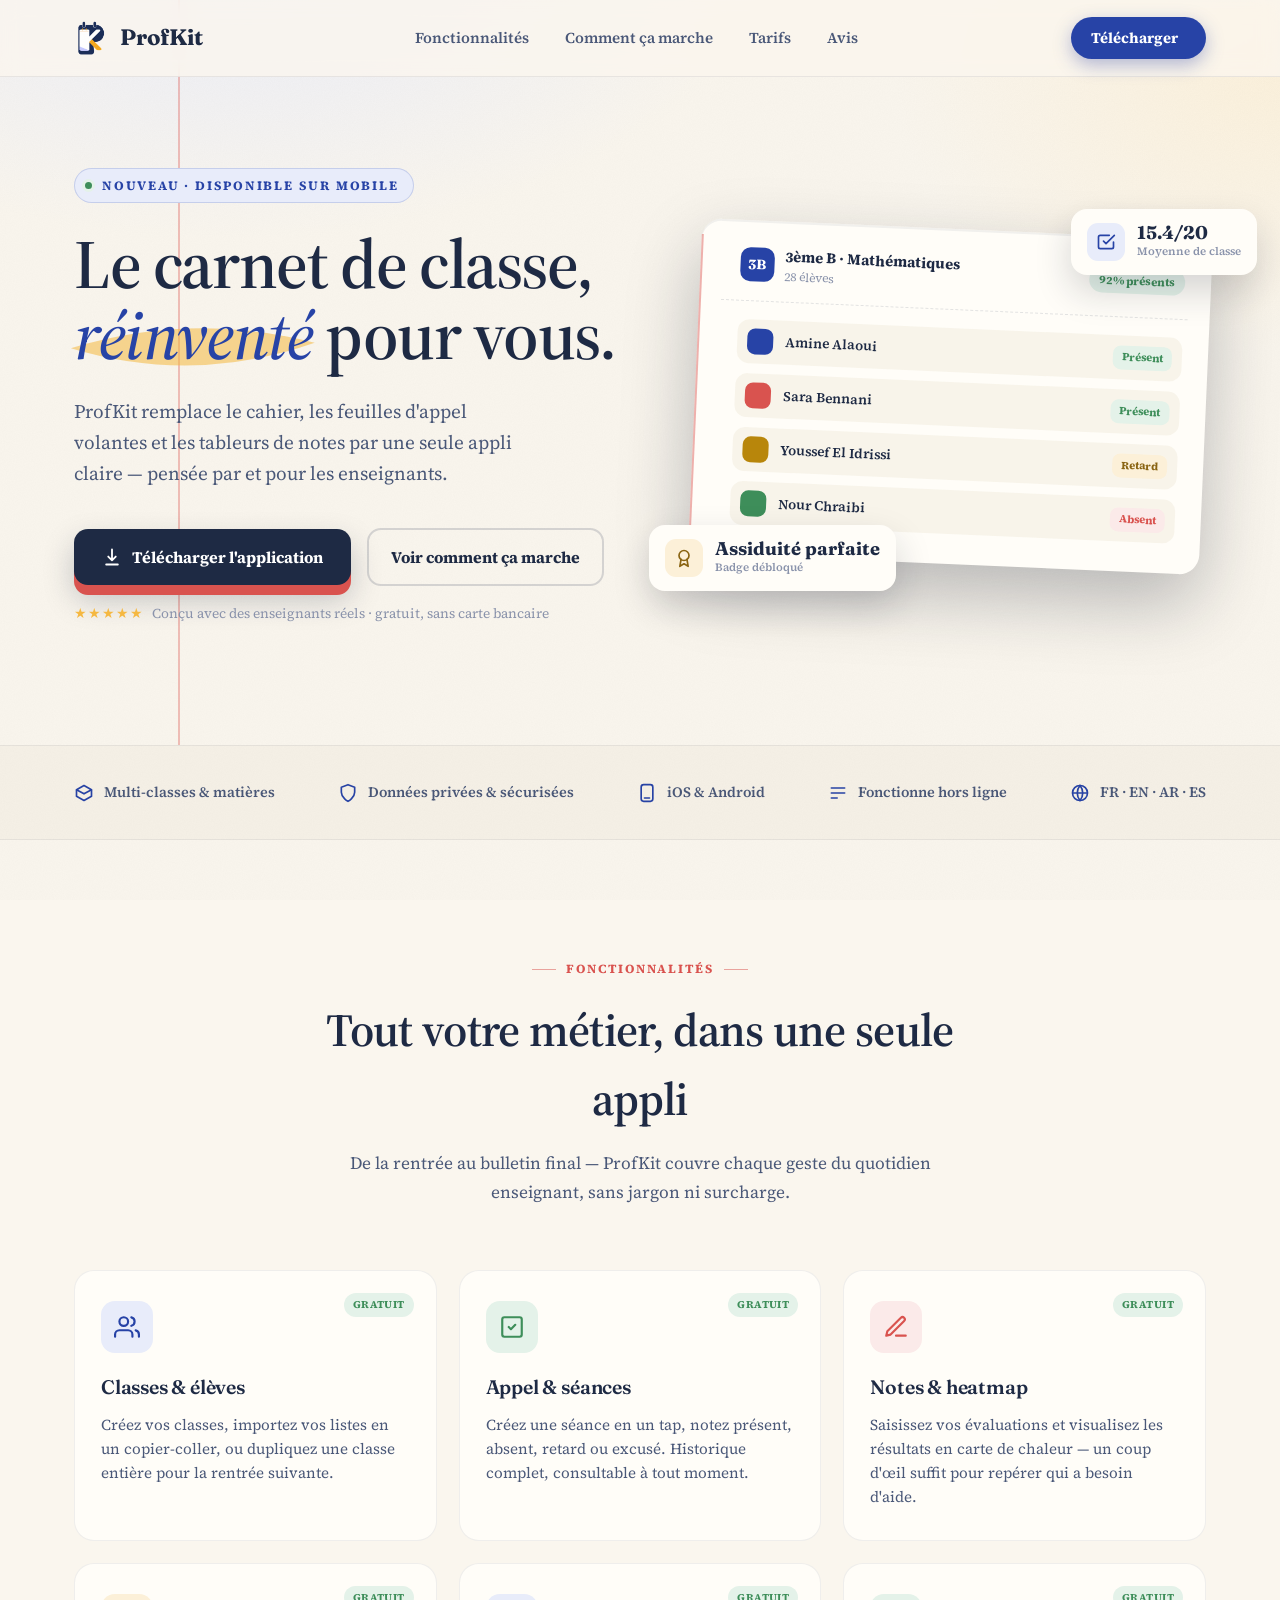
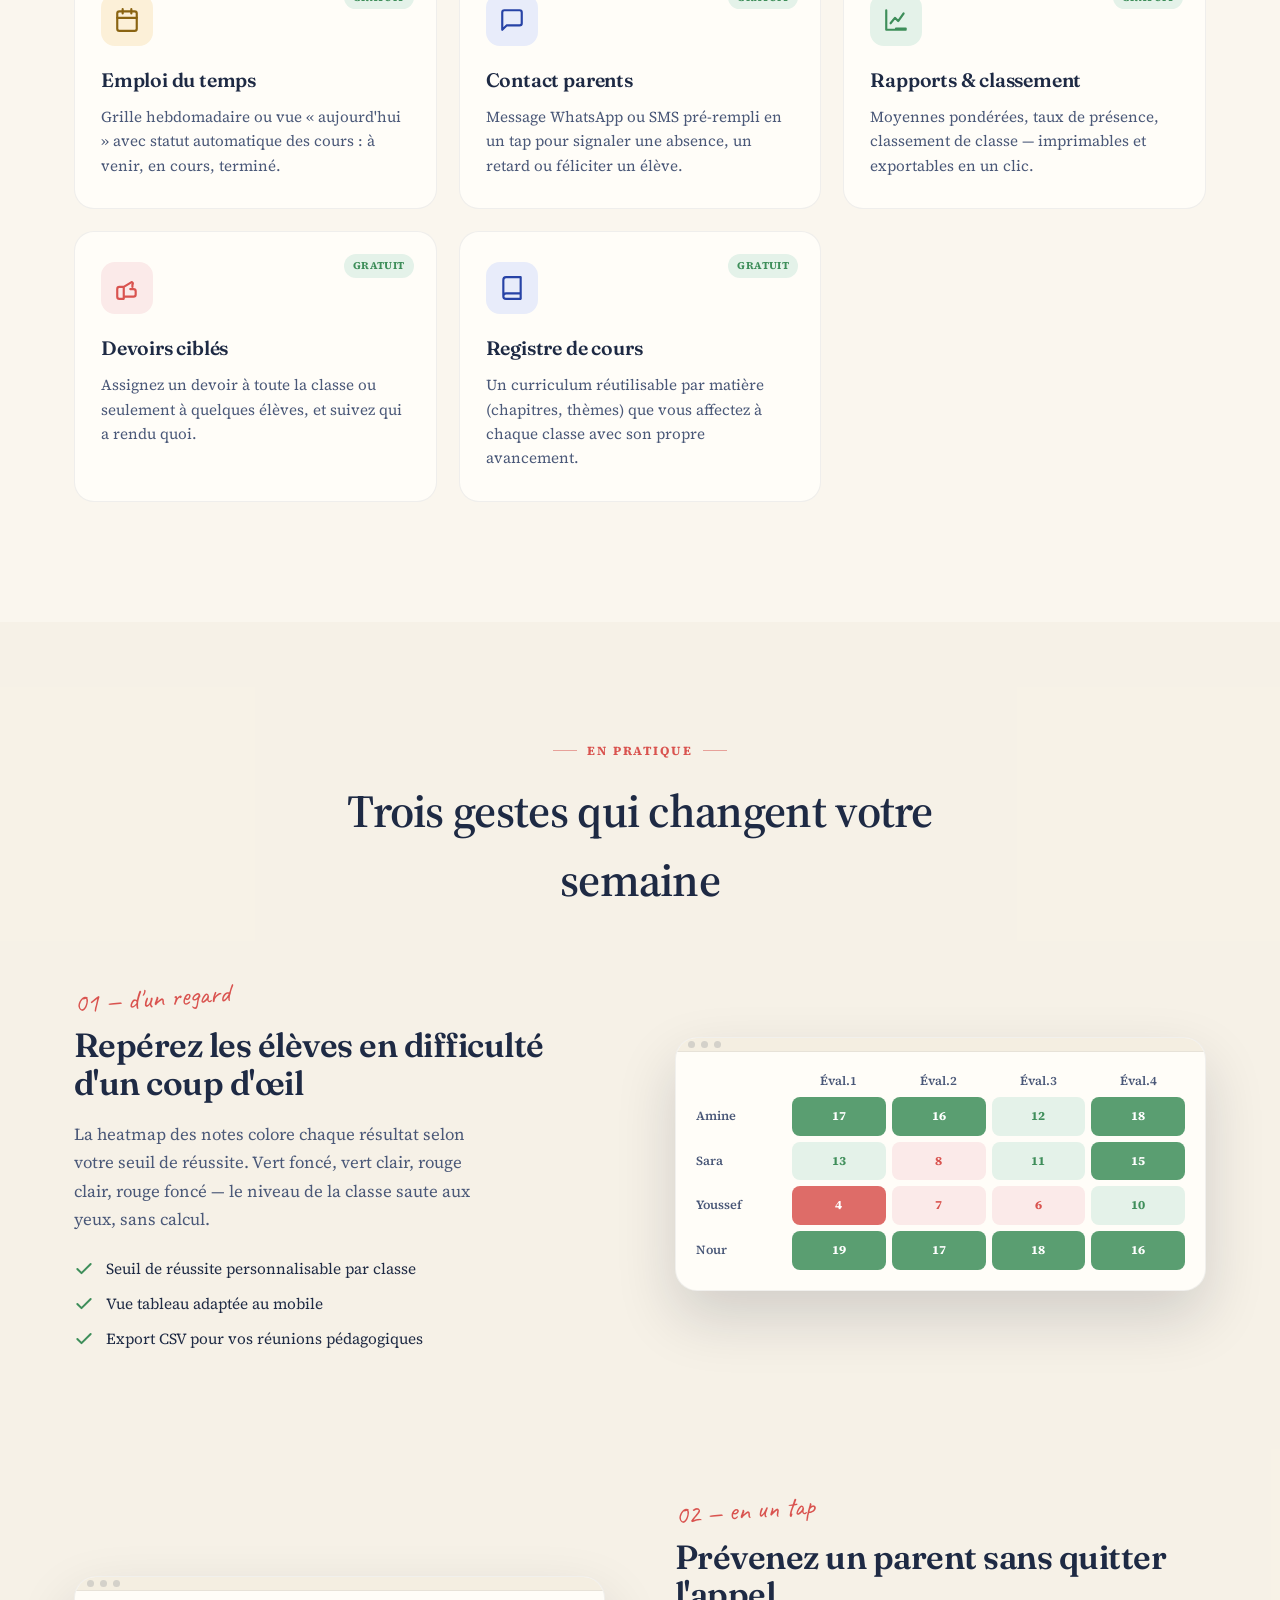
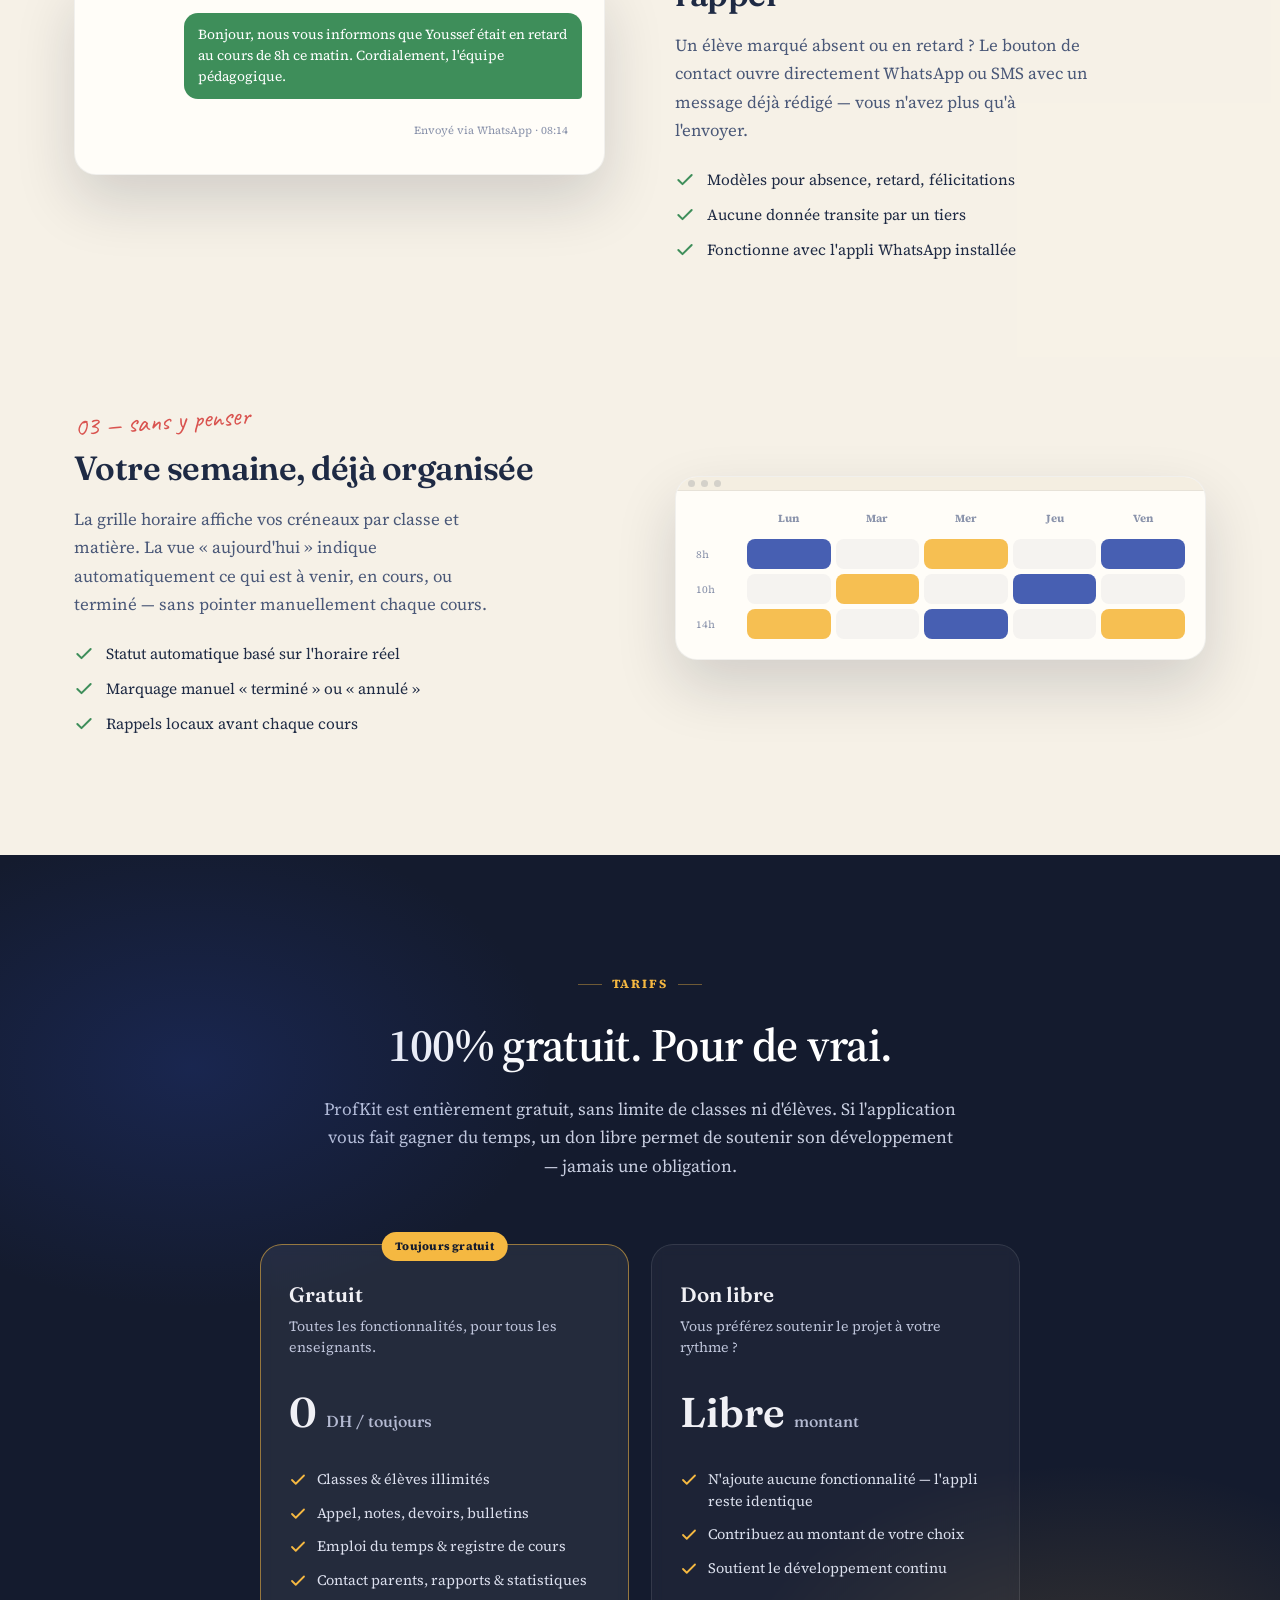
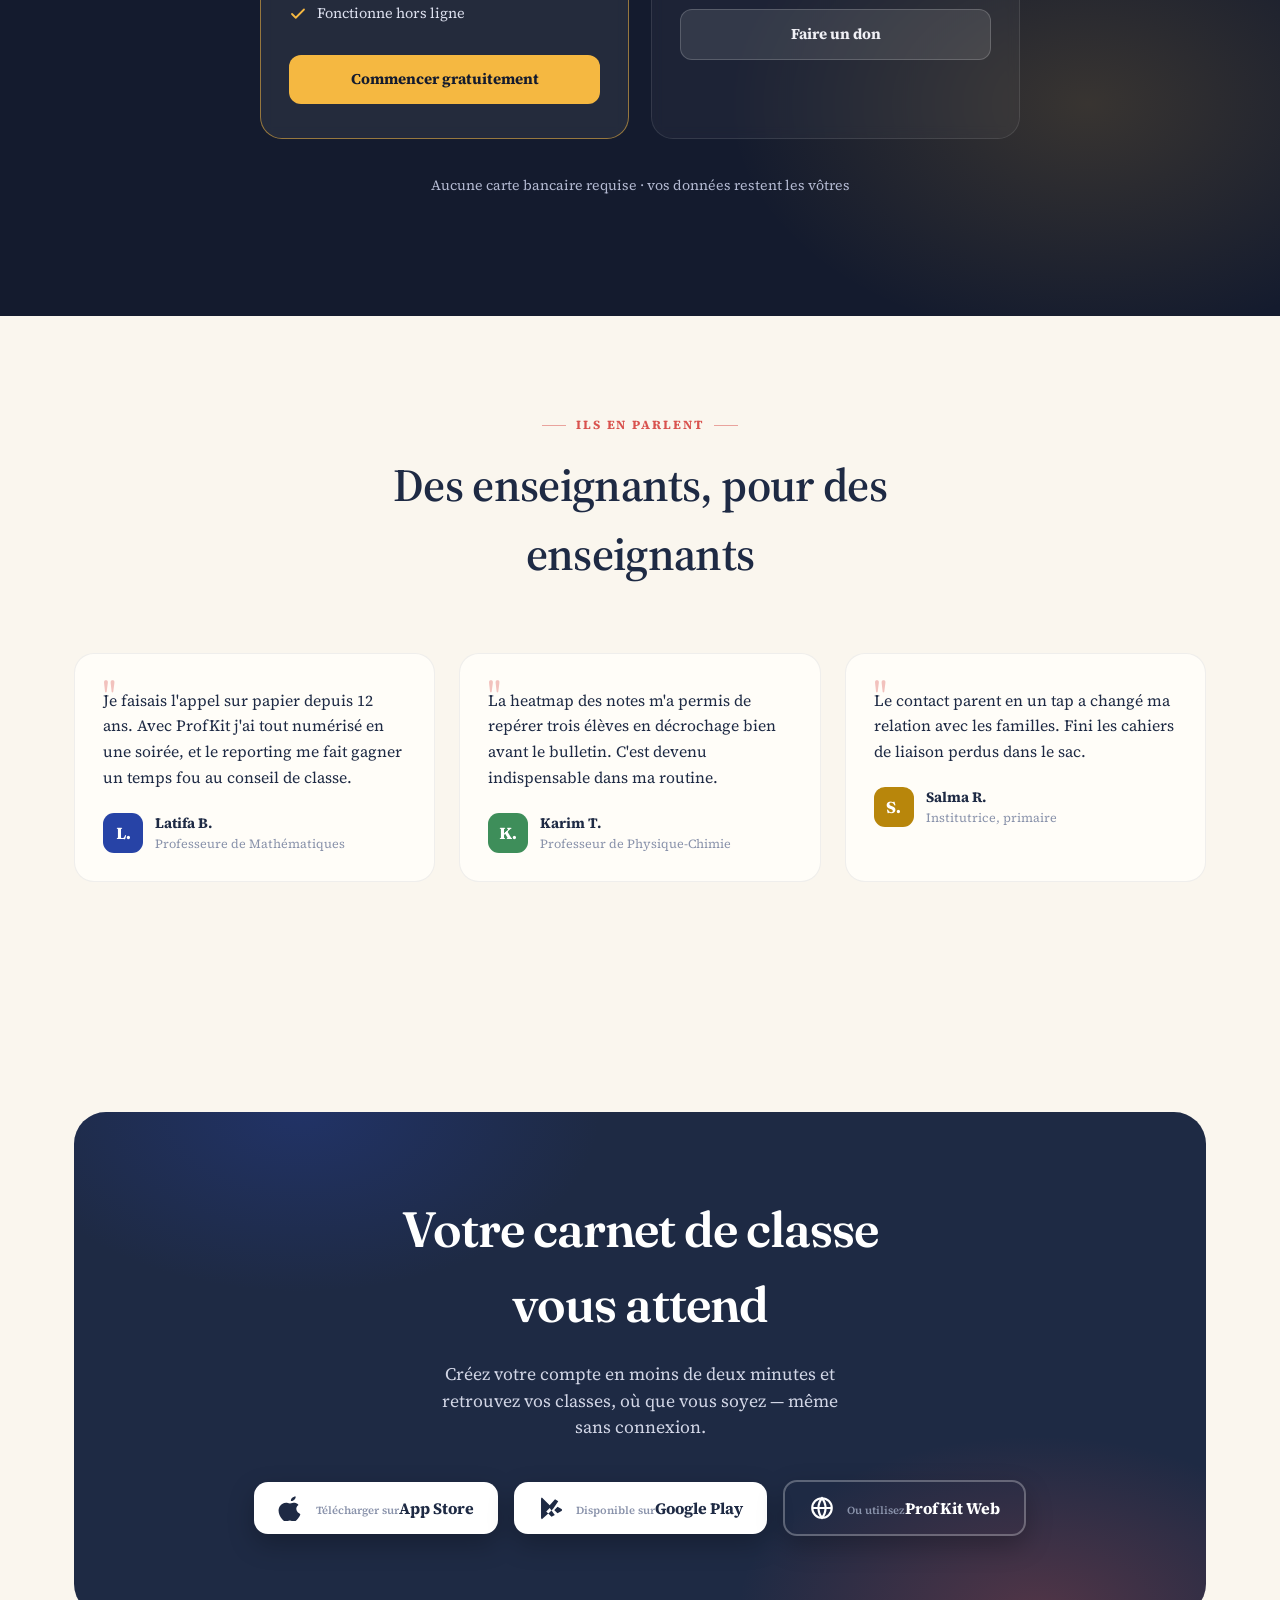
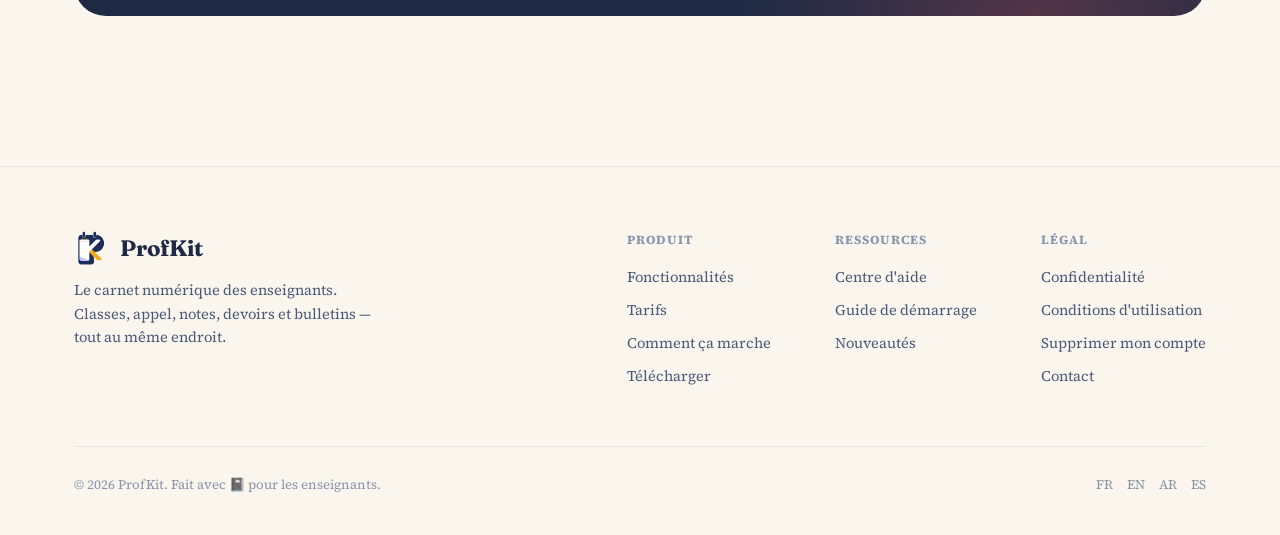
==== index.html @ b6664e84 "Site public : presentation et suppression de compte en 4 langues" ====
<!doctype html>
<html lang="fr" dir="ltr">
<head>
<meta charset="UTF-8" />
<meta name="viewport" content="width=device-width, initial-scale=1, viewport-fit=cover" />
<title>ProfKit — Le carnet numérique de l'enseignant</title>
<meta name="description" content="ProfKit : classes, appel, notes, devoirs, emploi du temps et bulletins — le carnet de l'enseignant, réinventé. 100% gratuit, don libre possible." />
<link rel="icon" href="[data-uri]" />

<link rel="preconnect" href="https://fonts.googleapis.com">
<link rel="preconnect" href="https://fonts.gstatic.com" crossorigin>
<link href="https://fonts.googleapis.com/css2?family=Fraunces:ital,opsz,wght@0,9..144,400;0,9..144,500;0,9..144,600;0,9..144,700;1,9..144,500&family=Caveat:wght@600;700&family=Source+Serif+4:ital,opsz,wght@0,8..60,400;0,8..60,500;0,8..60,600;1,8..60,500&display=swap" rel="stylesheet">

<style>
:root{
  --paper: 250 246 238;
  --paper-soft: 244 238 225;
  --paper-card: 255 253 248;
  --ink: 30 42 68;
  --ink-soft: 74 88 120;
  --ink-faint: 138 147 171;
  --pen: 39 67 166;
  --pen-deep: 29 51 128;
  --pen-wash: 232 236 250;
  --margin: 217 83 79;
  --margin-wash: 251 234 233;
  --highlight: 245 184 65;
  --highlight-wash: 252 240 216;
  --leaf: 62 142 90;
  --leaf-wash: 228 242 233;
  --navy: 20 27 46;
  --navy-soft: 30 40 66;
}
*,*::before,*::after{box-sizing:border-box;margin:0;padding:0}
html{scroll-behavior:smooth}
body{
  background: rgb(var(--paper));
  color: rgb(var(--ink));
  font-family:'Source Serif 4', Georgia, serif;
  line-height:1.5;
  -webkit-font-smoothing:antialiased;
  overflow-x:hidden;
}
img{max-width:100%;display:block}
a{color:inherit;text-decoration:none}
.display{font-family:'Fraunces', Georgia, serif;}
.hand{font-family:'Caveat', cursive;}

/* paper grain */
body::before{
  content:'';
  position:fixed; inset:0;
  pointer-events:none;
  z-index:1;
  opacity:.5;
  mix-blend-mode:multiply;
  background-image:url("data:image/svg+xml,%3Csvg xmlns='http://www.w3.org/2000/svg' width='180' height='180'%3E%3Cfilter id='n'%3E%3CfeTurbulence type='fractalNoise' baseFrequency='0.9' numOctaves='2' stitchTiles='stitch'/%3E%3CfeColorMatrix type='matrix' values='0 0 0 0 0  0 0 0 0 0  0 0 0 0 0  0 0 0 0.035 0'/%3E%3C/filter%3E%3Crect width='100%25' height='100%25' filter='url(%23n)'/%3E%3C/svg%3E");
}

.wrap{max-width:1180px; margin:0 auto; padding:0 24px}

/* ---------------- Nav ---------------- */
header.nav{
  position:fixed; top:0; left:0; right:0; z-index:100;
  background: rgb(var(--paper) / .82);
  backdrop-filter: blur(10px) saturate(1.4);
  border-bottom:1px solid rgb(var(--ink) / .08);
  transition: box-shadow .3s ease;
}
header.nav.scrolled{ box-shadow: 0 6px 24px rgb(var(--ink) / .06); }
.nav-inner{ display:flex; align-items:center; justify-content:space-between; height:76px; }
.brand{ display:flex; align-items:center; gap:12px; }
.brand img{ height:34px; width:auto; }
.brand-name{ font-family:'Fraunces', serif; font-weight:700; font-size:1.4rem; letter-spacing:-.01em; }
.nav-links{ display:flex; align-items:center; gap:36px; }
.nav-links a{
  font-size:.95rem; font-weight:600; color: rgb(var(--ink-soft));
  position:relative; padding:4px 0;
}
.nav-links a::after{
  content:''; position:absolute; left:0; bottom:-2px; height:2px; width:0;
  background: rgb(var(--margin)); transition: width .25s ease;
}
.nav-links a:hover{ color: rgb(var(--ink)); }
.nav-links a:hover::after{ width:100%; }
.nav-cta{
  display:inline-flex; align-items:center; gap:8px;
  background: rgb(var(--pen)); color:#fff !important;
  padding:10px 20px; border-radius:999px; font-weight:700; font-size:.92rem;
  box-shadow: 0 6px 18px rgb(var(--pen) / .35);
  transition: transform .2s ease, box-shadow .2s ease;
}
.nav-cta:hover{ transform: translateY(-2px); box-shadow: 0 10px 24px rgb(var(--pen) / .42); }
.nav-toggle{ display:none; }

/* ---------------- Hero ---------------- */
.hero{
  position:relative;
  padding:168px 0 120px;
  overflow:hidden;
  background:
    radial-gradient(ellipse 900px 500px at 18% -8%, rgb(var(--pen-wash) / .9), transparent 60%),
    radial-gradient(ellipse 700px 500px at 100% 10%, rgb(var(--highlight-wash) / .8), transparent 55%);
}
.hero .wrap{ position:relative; display:grid; grid-template-columns: 1.05fr .95fr; gap:56px; align-items:center; z-index:2; }
.hero-margin-rule{
  position:absolute; top:0; bottom:0; left:calc((100vw - 1180px)/2 + 128px);
  width:2px; background: rgb(var(--margin) / .35);
  z-index:1;
}
.eyebrow{
  display:inline-flex; align-items:center; gap:10px;
  font-size:.8rem; font-weight:700; letter-spacing:.14em; text-transform:uppercase;
  color: rgb(var(--pen)); background: rgb(var(--pen-wash)); border:1px solid rgb(var(--pen) / .18);
  padding:7px 14px 7px 10px; border-radius:999px; margin-bottom:26px;
}
.eyebrow .dot{ width:7px; height:7px; border-radius:50%; background: rgb(var(--leaf)); box-shadow:0 0 0 3px rgb(var(--leaf-wash)); }
h1.hero-title{
  font-size: clamp(2.6rem, 5.4vw, 4.4rem);
  font-weight:600; line-height:1.02; letter-spacing:-.02em;
  color: rgb(var(--ink));
}
h1.hero-title em{
  font-style:italic; font-weight:500; color: rgb(var(--pen));
  position:relative; display:inline-block;
}
h1.hero-title .stamp-word{ position:relative; display:inline-block; }
h1.hero-title .stamp-word svg{ position:absolute; left:-4%; top:-14%; width:108%; height:135%; z-index:-1; }
.hero-sub{
  margin-top:26px; font-size:1.2rem; color: rgb(var(--ink-soft)); max-width:46ch; line-height:1.6;
}
.hero-actions{ display:flex; flex-wrap:wrap; align-items:center; gap:16px; margin-top:40px; }
.btn{
  display:inline-flex; align-items:center; gap:10px; justify-content:center;
  font-weight:700; font-size:1rem; border-radius:14px; cursor:pointer; border:none;
  font-family:'Source Serif 4', Georgia, serif;
  transition: transform .22s cubic-bezier(.2,.8,.2,1), box-shadow .22s ease, background .22s ease;
}
.btn-primary{
  background: rgb(var(--ink)); color:#fff; padding:16px 28px;
  box-shadow: 0 10px 0 rgb(var(--margin)), 0 14px 30px rgb(var(--ink) / .25);
}
.btn-primary:hover{ transform: translate(0,-3px); box-shadow: 0 13px 0 rgb(var(--margin)), 0 20px 36px rgb(var(--ink) / .3); }
.btn-primary:active{ transform: translate(0,2px); box-shadow: 0 6px 0 rgb(var(--margin)), 0 8px 18px rgb(var(--ink) / .25); }
.btn-ghost{
  background: transparent; color: rgb(var(--ink)); padding:15px 22px;
  border:2px solid rgb(var(--ink) / .16);
}
.btn-ghost:hover{ border-color: rgb(var(--ink) / .4); transform: translateY(-2px); }
.btn svg{ width:20px; height:20px; flex:none; }
.hero-note{ margin-top:18px; font-size:.85rem; color: rgb(var(--ink-faint)); display:flex; align-items:center; gap:8px; }
.stars{ color: rgb(var(--highlight)); letter-spacing:1px; }

/* hero visual: notebook mock */
.hero-visual{ position:relative; perspective:1600px; }
.book-mock{
  position:relative; background: rgb(var(--paper-card));
  border-radius:20px; box-shadow: 0 30px 70px rgb(20 27 46 / .28), 0 2px 0 rgb(var(--ink) / .06) inset;
  transform: rotate(2.5deg);
  padding:22px 22px 26px;
  animation: float 6s ease-in-out infinite;
}
@keyframes float{ 0%,100%{ transform: rotate(2.5deg) translateY(0);} 50%{ transform: rotate(2.5deg) translateY(-10px);} }
.book-mock::before{
  content:''; position:absolute; left:0; top:16px; bottom:16px; width:2px; background: rgb(var(--margin) / .45);
}
.book-topbar{ display:flex; align-items:center; justify-content:space-between; padding:2px 4px 16px 18px; border-bottom:1px dashed rgb(var(--ink)/.12); }
.book-topbar .who{ display:flex; align-items:center; gap:10px; }
.avatar-sm{ width:34px; height:34px; border-radius:10px; background: rgb(var(--pen)); color:#fff; display:flex; align-items:center; justify-content:center; font-family:'Fraunces',serif; font-weight:700; font-size:.85rem; }
.book-topbar .name{ font-weight:700; font-size:.92rem; }
.book-topbar .sub{ font-size:.75rem; color: rgb(var(--ink-faint)); }
.pill{ font-size:.7rem; font-weight:700; background: rgb(var(--leaf-wash)); color: rgb(var(--leaf)); padding:5px 10px; border-radius:999px; }
.book-body{ padding:18px 4px 4px 18px; display:flex; flex-direction:column; gap:10px; }
.roll-row{ display:flex; align-items:center; gap:12px; padding:9px 10px; border-radius:12px; background: rgb(var(--paper-soft) / .6); }
.roll-row .dot-ava{ width:26px; height:26px; border-radius:8px; flex:none; }
.roll-row .rname{ font-size:.85rem; font-weight:600; flex:1; }
.chip{ font-size:.68rem; font-weight:700; padding:4px 9px; border-radius:8px; }
.chip.present{ background: rgb(var(--leaf-wash)); color: rgb(var(--leaf)); }
.chip.late{ background: rgb(var(--highlight-wash)); color:#8a6412; }
.chip.absent{ background: rgb(var(--margin-wash)); color: rgb(var(--margin)); }
.float-card{
  position:absolute; background: rgb(var(--paper-card)); border-radius:16px; padding:14px 16px;
  box-shadow: 0 16px 36px rgb(20 27 46 / .18); display:flex; align-items:center; gap:12px;
}
.float-card.grade{ top:-6%; right:-10%; animation: float 5s ease-in-out infinite; animation-delay:.3s; }
.float-card.badge{ bottom:-8%; left:-9%; animation: float 5.6s ease-in-out infinite; animation-delay:.6s; }
.float-card .ico{ width:38px; height:38px; border-radius:11px; display:flex; align-items:center; justify-content:center; flex:none; }
.float-card.grade .ico{ background: rgb(var(--pen-wash)); color: rgb(var(--pen)); }
.float-card.badge .ico{ background: rgb(var(--highlight-wash)); color:#8a6412; }
.float-card .big{ font-family:'Fraunces',serif; font-weight:700; font-size:1.15rem; line-height:1; }
.float-card .lbl{ font-size:.7rem; color: rgb(var(--ink-faint)); font-weight:600; }

/* ---------------- Logo strip ---------------- */
.strip{ padding:36px 0; border-top:1px solid rgb(var(--ink)/.07); border-bottom:1px solid rgb(var(--ink)/.07); background: rgb(var(--paper-soft)/.5); }
.strip .wrap{ display:flex; align-items:center; justify-content:space-between; gap:28px; flex-wrap:wrap; }
.strip-item{ display:flex; align-items:center; gap:10px; font-size:.9rem; font-weight:600; color: rgb(var(--ink-soft)); white-space:nowrap; }
.strip-item svg{ width:20px; height:20px; color: rgb(var(--pen)); flex:none; }

/* ---------------- Section shell ---------------- */
section{ padding:120px 0; position:relative; }
.section-head{ max-width:640px; margin:0 auto 64px; text-align:center; }
.kicker{
  font-size:.78rem; font-weight:700; letter-spacing:.16em; text-transform:uppercase; color: rgb(var(--margin));
  display:flex; align-items:center; justify-content:center; gap:10px; margin-bottom:16px;
}
.kicker::before,.kicker::after{ content:''; width:24px; height:1px; background: rgb(var(--margin)/.5); }
.section-title{ font-size: clamp(2rem, 3.6vw, 2.9rem); font-weight:600; letter-spacing:-.015em; }
.section-sub{ margin-top:16px; font-size:1.08rem; color: rgb(var(--ink-soft)); line-height:1.65; }

/* ---------------- Features grid ---------------- */
.feat-grid{ display:grid; grid-template-columns:repeat(3,1fr); gap:22px; }
.feat-card{
  background: rgb(var(--paper-card)); border:1px solid rgb(var(--ink)/.07); border-radius:20px; padding:30px 26px;
  position:relative; overflow:hidden;
  opacity:0; transform: translateY(28px);
  transition: transform .5s cubic-bezier(.2,.8,.2,1), box-shadow .3s ease, border-color .3s ease;
}
.feat-card.in{ opacity:1; transform:none; }
.feat-card:hover{ box-shadow: 0 20px 40px rgb(20 27 46 / .1); border-color: rgb(var(--ink)/.14); transform: translateY(-6px); }
.feat-card .fico{
  width:52px; height:52px; border-radius:14px; display:flex; align-items:center; justify-content:center; margin-bottom:20px;
}
.feat-card .fico svg{ width:26px; height:26px; }
.feat-card h3{ font-family:'Fraunces',serif; font-weight:600; font-size:1.22rem; margin-bottom:10px; letter-spacing:-.01em; }
.feat-card p{ color: rgb(var(--ink-soft)); font-size:.95rem; line-height:1.6; }
.feat-card .tag{
  position:absolute; top:22px; right:22px; font-size:.65rem; font-weight:700; letter-spacing:.04em;
  padding:4px 9px; border-radius:999px; text-transform:uppercase;
}
.tag.free{ background: rgb(var(--leaf-wash)); color: rgb(var(--leaf)); }
.tag.pro{ background: rgb(var(--highlight-wash)); color:#8a6412; }

/* icon color variants */
.c-pen{ background: rgb(var(--pen-wash)); color: rgb(var(--pen)); }
.c-margin{ background: rgb(var(--margin-wash)); color: rgb(var(--margin)); }
.c-leaf{ background: rgb(var(--leaf-wash)); color: rgb(var(--leaf)); }
.c-gold{ background: rgb(var(--highlight-wash)); color:#8a6412; }

/* ---------------- Showcase (alternating) ---------------- */
.showcase{ display:flex; flex-direction:column; gap:140px; }
.show-row{ display:grid; grid-template-columns:1fr 1fr; gap:70px; align-items:center; }
.show-row.rev .show-copy{ order:2; }
.show-row.rev .show-visual{ order:1; }
.show-index{ font-family:'Caveat', cursive; font-size:1.7rem; color: rgb(var(--margin)); transform: rotate(-4deg); display:inline-block; margin-bottom:8px; }
.show-copy h3{ font-family:'Fraunces',serif; font-weight:600; font-size:2.1rem; letter-spacing:-.015em; margin-bottom:18px; line-height:1.12; }
.show-copy p{ color: rgb(var(--ink-soft)); font-size:1.05rem; line-height:1.7; margin-bottom:22px; max-width:46ch; }
.show-list{ display:flex; flex-direction:column; gap:12px; }
.show-list li{ display:flex; align-items:flex-start; gap:12px; font-size:.96rem; color: rgb(var(--ink)); }
.show-list li svg{ width:20px; height:20px; flex:none; margin-top:2px; color: rgb(var(--leaf)); }
.show-visual{ position:relative; }
.show-visual .card{
  background: rgb(var(--paper-card)); border-radius:22px; box-shadow: 0 26px 60px rgb(20 27 46 / .16);
  border:1px solid rgb(var(--ink)/.06); overflow:hidden;
}
.mini-bar{ height:14px; background: rgb(var(--paper-soft)); border-bottom:1px solid rgb(var(--ink)/.06); display:flex; align-items:center; gap:6px; padding:0 12px; }
.mini-bar span{ width:7px; height:7px; border-radius:50%; background: rgb(var(--ink)/.15); }

/* heatmap demo */
.heatmap{ padding:20px; display:grid; grid-template-columns: 90px repeat(4,1fr); gap:6px; }
.heatmap .hcell{ border-radius:8px; padding:10px 6px; text-align:center; font-size:.78rem; font-weight:700; }
.heatmap .hname{ font-size:.78rem; font-weight:600; display:flex; align-items:center; color: rgb(var(--ink-soft)); }
.hh1{ background: rgb(var(--leaf) / .85); color:#fff; }
.hh2{ background: rgb(var(--leaf-wash)); color: rgb(var(--leaf)); }
.hh3{ background: rgb(var(--margin-wash)); color: rgb(var(--margin)); }
.hh4{ background: rgb(var(--margin) / .85); color:#fff; }

/* schedule grid demo */
.sched{ padding:20px; display:grid; grid-template-columns: 46px repeat(5,1fr); gap:5px; }
.sched .shead{ font-size:.68rem; font-weight:700; color: rgb(var(--ink-faint)); text-align:center; padding-bottom:6px; }
.sched .stime{ font-size:.65rem; color: rgb(var(--ink-faint)); padding-top:8px; }
.sched .sslot{ border-radius:8px; min-height:30px; }
.s-math{ background: rgb(var(--pen) / .85); }
.s-phys{ background: rgb(var(--highlight) / .9); }
.s-emp{ background: rgb(var(--ink)/.045); }

/* chat/whatsapp demo */
.chatcard{ padding:22px; display:flex; flex-direction:column; gap:12px; }
.bubble{ max-width:82%; padding:12px 14px; border-radius:14px; font-size:.86rem; line-height:1.5; }
.bubble.out{ align-self:flex-end; background: rgb(var(--leaf)); color:#fff; border-bottom-right-radius:4px; }
.bubble.meta{ font-size:.68rem; color: rgb(var(--ink-faint)); align-self:flex-end; }

/* ---------------- Monetization / pricing ---------------- */
.pricing-wrap{ background: rgb(var(--navy)); color: rgb(240 240 245); position:relative; overflow:hidden; }
.pricing-wrap::before{
  content:''; position:absolute; inset:0;
  background: radial-gradient(600px 400px at 15% 20%, rgb(var(--pen) / .28), transparent 60%),
              radial-gradient(600px 400px at 85% 80%, rgb(var(--highlight) / .16), transparent 60%);
}
.pricing-wrap .section-title, .pricing-wrap .kicker{ color:#fff; }
.pricing-wrap .kicker{ color: rgb(var(--highlight)); }
.pricing-wrap .kicker::before,.pricing-wrap .kicker::after{ background: rgb(var(--highlight)/.4); }
.pricing-wrap .section-sub{ color: rgb(200 206 224); }
.price-grid{ display:grid; grid-template-columns:repeat(3,1fr); gap:22px; position:relative; z-index:2; }
.price-card{
  background: rgb(255 255 255 / .04); border:1px solid rgb(255 255 255 / .1); border-radius:22px; padding:34px 28px;
  backdrop-filter: blur(6px);
  transition: transform .3s ease, border-color .3s ease, background .3s ease;
}
.price-card:hover{ transform: translateY(-6px); border-color: rgb(255 255 255 / .22); background: rgb(255 255 255 / .06); }
.price-card.featured{ border-color: rgb(var(--highlight) / .55); background: rgb(255 255 255 / .07); position:relative; }
.price-card.featured::after{
  content:'Toujours gratuit'; position:absolute; top:-13px; left:50%; transform:translateX(-50%);
  background: rgb(var(--highlight)); color: rgb(var(--navy)); font-size:.7rem; font-weight:800;
  padding:6px 14px; border-radius:999px; letter-spacing:.02em;
}
.price-name{ font-family:'Fraunces',serif; font-weight:600; font-size:1.3rem; margin-bottom:6px; }
.price-desc{ font-size:.88rem; color: rgb(190 196 218); margin-bottom:22px; }
.price-amount{ font-family:'Fraunces',serif; font-size:2.6rem; font-weight:600; }
.price-amount span{ font-size:1rem; font-weight:500; color: rgb(180 186 210); }
.price-list{ margin:26px 0 30px; display:flex; flex-direction:column; gap:12px; }
.price-list li{ display:flex; gap:10px; font-size:.9rem; color: rgb(220 224 238); align-items:flex-start; }
.price-list li svg{ width:18px; height:18px; color: rgb(var(--highlight)); flex:none; margin-top:2px; }
.price-btn{
  display:block; text-align:center; width:100%; padding:13px; border-radius:12px; font-weight:700; font-size:.94rem;
  background: rgb(255 255 255 / .1); border:1px solid rgb(255 255 255 / .18); transition: background .2s ease, transform .2s ease;
}
.price-btn:hover{ background: rgb(255 255 255 / .18); transform: translateY(-2px); }
.price-card.featured .price-btn{ background: rgb(var(--highlight)); color: rgb(var(--navy)); border:none; }
.price-card.featured .price-btn:hover{ background: rgb(255 205 110); }
.price-note{ text-align:center; margin-top:36px; font-size:.88rem; color: rgb(180 186 210); position:relative; z-index:2; }

/* ---------------- Testimonial ---------------- */
.testi-strip{ padding:100px 0; }
.testi-grid{ display:grid; grid-template-columns:repeat(3,1fr); gap:24px; }
.testi-card{
  background: rgb(var(--paper-card)); border:1px solid rgb(var(--ink)/.07); border-radius:20px; padding:28px;
  position:relative;
}
.testi-quote{ font-family:'Fraunces',serif; font-size:2.4rem; color: rgb(var(--margin)/.35); line-height:0; position:relative; top:14px; }
.testi-card p{ font-size:.98rem; line-height:1.65; color: rgb(var(--ink)); margin:6px 0 22px; }
.testi-who{ display:flex; align-items:center; gap:12px; }
.testi-who .ava{ width:40px; height:40px; border-radius:11px; display:flex; align-items:center; justify-content:center; font-family:'Fraunces',serif; font-weight:700; color:#fff; }
.testi-who .n{ font-weight:700; font-size:.9rem; }
.testi-who .r{ font-size:.78rem; color: rgb(var(--ink-faint)); }

/* ---------------- Platforms / final CTA ---------------- */
.cta-final{ position:relative; padding:130px 0 150px; overflow:hidden; }
.cta-card{
  background: rgb(var(--ink)); color:#fff; border-radius:32px; padding:80px 60px; text-align:center; position:relative; overflow:hidden;
}
.cta-card::before{
  content:''; position:absolute; inset:0;
  background: radial-gradient(500px 300px at 20% 0%, rgb(var(--pen)/.35), transparent 60%),
              radial-gradient(500px 300px at 85% 100%, rgb(var(--margin)/.28), transparent 60%);
}
.cta-card > *{ position:relative; z-index:2; }
.cta-card h2{ font-family:'Fraunces',serif; font-weight:600; font-size: clamp(2rem,4vw,3.1rem); letter-spacing:-.02em; max-width:16ch; margin:0 auto 20px; }
.cta-card p{ color: rgb(210 214 230); font-size:1.1rem; max-width:48ch; margin:0 auto 40px; }
.store-row{ display:flex; align-items:center; justify-content:center; gap:16px; flex-wrap:wrap; }
.store-btn{
  display:flex; align-items:center; gap:12px; background:#fff; color: rgb(var(--ink)); padding:13px 24px; border-radius:14px;
  font-weight:700; transition: transform .2s ease, box-shadow .2s ease; box-shadow:0 10px 26px rgb(0 0 0/.25);
}
.store-btn:hover{ transform: translateY(-3px); }
.store-btn svg{ width:26px; height:26px; }
.store-btn .stxt{ text-align:left; line-height:1.15; }
.store-btn .stxt .s1{ font-size:.68rem; color: rgb(var(--ink-faint)); font-weight:600; }
.store-btn .stxt .s2{ font-size:1rem; }
.web-btn{ background: transparent; border:2px solid rgb(255 255 255/.28); color:#fff; }
.web-btn:hover{ border-color:#fff; }

/* ---------------- Footer ---------------- */
footer{ padding:64px 0 40px; border-top:1px solid rgb(var(--ink)/.08); }
.foot-top{ display:flex; justify-content:space-between; gap:40px; flex-wrap:wrap; margin-bottom:48px; }
.foot-brand{ max-width:320px; }
.foot-brand .brand{ margin-bottom:14px; }
.foot-brand p{ color: rgb(var(--ink-soft)); font-size:.92rem; line-height:1.6; }
.foot-cols{ display:flex; gap:64px; flex-wrap:wrap; }
.foot-col h4{ font-size:.78rem; letter-spacing:.08em; text-transform:uppercase; color: rgb(var(--ink-faint)); margin-bottom:16px; font-weight:700; }
.foot-col a{ display:block; font-size:.92rem; color: rgb(var(--ink-soft)); margin-bottom:11px; transition: color .2s ease; }
.foot-col a:hover{ color: rgb(var(--pen)); }
.foot-bottom{ display:flex; justify-content:space-between; align-items:center; flex-wrap:wrap; gap:14px; padding-top:28px; border-top:1px solid rgb(var(--ink)/.08); font-size:.82rem; color: rgb(var(--ink-faint)); }
.foot-langs{ display:flex; gap:14px; }
.foot-langs span{ cursor:default; }

/* ---------------- reveal utility ---------------- */
[data-reveal]{ opacity:0; transform: translateY(24px); transition: opacity .6s cubic-bezier(.2,.8,.2,1), transform .6s cubic-bezier(.2,.8,.2,1); }
[data-reveal].in{ opacity:1; transform:none; }

/* ---------------- responsive ---------------- */
@media (max-width: 980px){
  .nav-links{ display:none; }
  .hero .wrap{ grid-template-columns:1fr; }
  .hero-visual{ order:-1; max-width:460px; margin:0 auto; }
  .hero-margin-rule{ display:none; }
  .feat-grid{ grid-template-columns:repeat(2,1fr); }
  .show-row, .show-row.rev{ grid-template-columns:1fr; }
  .show-row.rev .show-copy, .show-row.rev .show-visual{ order:initial; }
  .price-grid{ grid-template-columns:1fr; max-width:420px; margin:0 auto; }
  .testi-grid{ grid-template-columns:1fr; }
  .cta-card{ padding:60px 28px; }
  .strip .wrap{ justify-content:center; }
}
@media (max-width: 620px){
  .feat-grid{ grid-template-columns:1fr; }
  .hero{ padding-top:120px; }
  section{ padding:80px 0; }
  .cta-card{ border-radius:24px; }
}
</style>
</head>
<body>

<header class="nav" id="siteNav">
  <div class="wrap nav-inner">
    <a href="#top" class="brand">
      <img src="[data-uri]" alt="ProfKit" />
      <span class="brand-name">ProfKit</span>
    </a>
    <nav class="nav-links">
      <a href="#fonctionnalites">Fonctionnalités</a>
      <a href="#comment">Comment ça marche</a>
      <a href="#tarifs">Tarifs</a>
      <a href="#avis">Avis</a>
    </nav>
    <a href="#telecharger" class="nav-cta">
      Télécharger
      <svg viewBox="0 0 24 24" fill="none"><path d="M12 4v11m0 0-4-4m4 4 4-4M5 19h14" stroke="currentColor" stroke-width="2" stroke-linecap="round" stroke-linejoin="round"/></svg>
    </a>
  </div>
</header>

<main id="top">

  <!-- ============ HERO ============ -->
  <section class="hero">
    <div class="hero-margin-rule" aria-hidden="true"></div>
    <div class="wrap">
      <div class="hero-copy">
        <span class="eyebrow"><span class="dot"></span> Nouveau · disponible sur mobile</span>
        <h1 class="hero-title">
          Le carnet de classe,<br/>
          <span class="stamp-word">
            <svg viewBox="0 0 300 90" preserveAspectRatio="none"><path d="M8,55 Q150,90 292,50 Q150,20 8,55" fill="rgb(245 184 65 / .55)"/></svg>
            <em>réinventé</em>
          </span> pour vous.
        </h1>
        <p class="hero-sub">ProfKit remplace le cahier, les feuilles d'appel volantes et les tableurs de notes par une seule appli claire — pensée par et pour les enseignants.</p>
        <div class="hero-actions">
          <a href="#telecharger" class="btn btn-primary">
            <svg viewBox="0 0 24 24" fill="none"><path d="M12 3v13m0 0-4.5-4.5M12 16l4.5-4.5M5 21h14" stroke="currentColor" stroke-width="2.2" stroke-linecap="round" stroke-linejoin="round"/></svg>
            Télécharger l'application
          </a>
          <a href="#comment" class="btn btn-ghost">Voir comment ça marche</a>
        </div>
        <p class="hero-note"><span class="stars">★★★★★</span> Conçu avec des enseignants réels · gratuit, sans carte bancaire</p>
      </div>

      <div class="hero-visual" data-reveal>
        <div class="book-mock">
          <div class="book-topbar">
            <div class="who">
              <span class="avatar-sm">3B</span>
              <div>
                <div class="name">3ème B · Mathématiques</div>
                <div class="sub">28 élèves</div>
              </div>
            </div>
            <span class="pill">92% présents</span>
          </div>
          <div class="book-body">
            <div class="roll-row"><span class="dot-ava" style="background:#2743A6"></span><span class="rname">Amine Alaoui</span><span class="chip present">Présent</span></div>
            <div class="roll-row"><span class="dot-ava" style="background:#D9534F"></span><span class="rname">Sara Bennani</span><span class="chip present">Présent</span></div>
            <div class="roll-row"><span class="dot-ava" style="background:#B8860B"></span><span class="rname">Youssef El Idrissi</span><span class="chip late">Retard</span></div>
            <div class="roll-row"><span class="dot-ava" style="background:#3E8E5A"></span><span class="rname">Nour Chraibi</span><span class="chip absent">Absent</span></div>
          </div>
        </div>
        <div class="float-card grade">
          <div class="ico"><svg viewBox="0 0 24 24" fill="none" width="20" height="20"><path d="M9 11l3 3L22 4M21 12v6a2 2 0 0 1-2 2H5a2 2 0 0 1-2-2V6a2 2 0 0 1 2-2h11" stroke="currentColor" stroke-width="2" stroke-linecap="round" stroke-linejoin="round"/></svg></div>
          <div><div class="big">15.4/20</div><div class="lbl">Moyenne de classe</div></div>
        </div>
        <div class="float-card badge">
          <div class="ico"><svg viewBox="0 0 24 24" fill="none" width="20" height="20"><path d="M12 15a6 6 0 1 0 0-12 6 6 0 0 0 0 12Z" stroke="currentColor" stroke-width="2"/><path d="M8.5 13.5 7 22l5-3 5 3-1.5-8.5" stroke="currentColor" stroke-width="2" stroke-linecap="round" stroke-linejoin="round"/></svg></div>
          <div><div class="big">Assiduité parfaite</div><div class="lbl">Badge débloqué</div></div>
        </div>
      </div>
    </div>
  </section>

  <!-- ============ LOGO / TRUST STRIP ============ -->
  <div class="strip">
    <div class="wrap">
      <div class="strip-item"><svg viewBox="0 0 24 24" fill="none"><path d="M12 3 3 8l9 5 9-5-9-5Z" stroke="currentColor" stroke-width="2" stroke-linejoin="round"/><path d="M3 8v8l9 5 9-5V8" stroke="currentColor" stroke-width="2" stroke-linejoin="round"/></svg> Multi-classes &amp; matières</div>
      <div class="strip-item"><svg viewBox="0 0 24 24" fill="none"><path d="M12 22s8-4.5 8-11V5l-8-3-8 3v6c0 6.5 8 11 8 11Z" stroke="currentColor" stroke-width="2" stroke-linejoin="round"/></svg> Données privées &amp; sécurisées</div>
      <div class="strip-item"><svg viewBox="0 0 24 24" fill="none"><rect x="5" y="2" width="14" height="20" rx="3" stroke="currentColor" stroke-width="2"/><path d="M9 18h6" stroke="currentColor" stroke-width="2" stroke-linecap="round"/></svg> iOS &amp; Android</div>
      <div class="strip-item"><svg viewBox="0 0 24 24" fill="none"><path d="M4 6h16M4 12h16M4 18h7" stroke="currentColor" stroke-width="2" stroke-linecap="round"/></svg> Fonctionne hors ligne</div>
      <div class="strip-item"><svg viewBox="0 0 24 24" fill="none"><circle cx="12" cy="12" r="9" stroke="currentColor" stroke-width="2"/><path d="M3 12h18M12 3a14 14 0 0 1 0 18 14 14 0 0 1 0-18Z" stroke="currentColor" stroke-width="2"/></svg> FR · EN · AR · ES</div>
    </div>
  </div>

  <!-- ============ FEATURES GRID ============ -->
  <section id="fonctionnalites">
    <div class="wrap">
      <div class="section-head" data-reveal>
        <span class="kicker">Fonctionnalités</span>
        <h2 class="section-title">Tout votre métier, dans une seule appli</h2>
        <p class="section-sub">De la rentrée au bulletin final — ProfKit couvre chaque geste du quotidien enseignant, sans jargon ni surcharge.</p>
      </div>

      <div class="feat-grid">
        <div class="feat-card" data-reveal>
          <span class="tag free">Gratuit</span>
          <div class="fico c-pen"><svg viewBox="0 0 24 24" fill="none"><path d="M17 21v-2a4 4 0 0 0-4-4H5a4 4 0 0 0-4 4v2M9 11a4 4 0 1 0 0-8 4 4 0 0 0 0 8ZM23 21v-2a4 4 0 0 0-3-3.87M16 3.13a4 4 0 0 1 0 7.75" stroke="currentColor" stroke-width="2" stroke-linecap="round" stroke-linejoin="round"/></svg></div>
          <h3>Classes &amp; élèves</h3>
          <p>Créez vos classes, importez vos listes en un copier-coller, ou dupliquez une classe entière pour la rentrée suivante.</p>
        </div>

        <div class="feat-card" data-reveal>
          <span class="tag free">Gratuit</span>
          <div class="fico c-leaf"><svg viewBox="0 0 24 24" fill="none"><path d="m9 12 2 2 4-4M5 3h14a2 2 0 0 1 2 2v14a2 2 0 0 1-2 2H5a2 2 0 0 1-2-2V5a2 2 0 0 1 2-2Z" stroke="currentColor" stroke-width="2" stroke-linecap="round" stroke-linejoin="round"/></svg></div>
          <h3>Appel &amp; séances</h3>
          <p>Créez une séance en un tap, notez présent, absent, retard ou excusé. Historique complet, consultable à tout moment.</p>
        </div>

        <div class="feat-card" data-reveal>
          <span class="tag free">Gratuit</span>
          <div class="fico c-margin"><svg viewBox="0 0 24 24" fill="none"><path d="M12 20h9M16.5 3.5a2.12 2.12 0 0 1 3 3L7 19l-4 1 1-4 12.5-12.5Z" stroke="currentColor" stroke-width="2" stroke-linecap="round" stroke-linejoin="round"/></svg></div>
          <h3>Notes &amp; heatmap</h3>
          <p>Saisissez vos évaluations et visualisez les résultats en carte de chaleur — un coup d'œil suffit pour repérer qui a besoin d'aide.</p>
        </div>

        <div class="feat-card" data-reveal>
          <span class="tag free">Gratuit</span>
          <div class="fico c-gold"><svg viewBox="0 0 24 24" fill="none"><rect x="3" y="4" width="18" height="18" rx="2" stroke="currentColor" stroke-width="2"/><path d="M16 2v4M8 2v4M3 10h18" stroke="currentColor" stroke-width="2" stroke-linecap="round"/></svg></div>
          <h3>Emploi du temps</h3>
          <p>Grille hebdomadaire ou vue « aujourd'hui » avec statut automatique des cours : à venir, en cours, terminé.</p>
        </div>

        <div class="feat-card" data-reveal>
          <span class="tag free">Gratuit</span>
          <div class="fico c-pen"><svg viewBox="0 0 24 24" fill="none"><path d="M21 15a2 2 0 0 1-2 2H7l-4 4V5a2 2 0 0 1 2-2h14a2 2 0 0 1 2 2v10Z" stroke="currentColor" stroke-width="2" stroke-linecap="round" stroke-linejoin="round"/></svg></div>
          <h3>Contact parents</h3>
          <p>Message WhatsApp ou SMS pré-rempli en un tap pour signaler une absence, un retard ou féliciter un élève.</p>
        </div>

        <div class="feat-card" data-reveal>
          <span class="tag free">Gratuit</span>
          <div class="fico c-leaf"><svg viewBox="0 0 24 24" fill="none"><path d="M12 20h9M3 3v18h18M7 15l4-5 3 3 5-7" stroke="currentColor" stroke-width="2" stroke-linecap="round" stroke-linejoin="round"/></svg></div>
          <h3>Rapports &amp; classement</h3>
          <p>Moyennes pondérées, taux de présence, classement de classe — imprimables et exportables en un clic.</p>
        </div>

        <div class="feat-card" data-reveal>
          <span class="tag free">Gratuit</span>
          <div class="fico c-margin"><svg viewBox="0 0 24 24" fill="none"><path d="M9 11H5a2 2 0 0 0-2 2v7a2 2 0 0 0 2 2h4m0-11v11m0-11 6.5-4A1 1 0 0 1 17 8.79V11m-8 9h9a2 2 0 0 0 2-2v-3a2 2 0 0 0-2-2h-3" stroke="currentColor" stroke-width="2" stroke-linecap="round" stroke-linejoin="round"/></svg></div>
          <h3>Devoirs ciblés</h3>
          <p>Assignez un devoir à toute la classe ou seulement à quelques élèves, et suivez qui a rendu quoi.</p>
        </div>

        <div class="feat-card" data-reveal>
          <span class="tag free">Gratuit</span>
          <div class="fico c-pen"><svg viewBox="0 0 24 24" fill="none"><path d="M4 19.5A2.5 2.5 0 0 1 6.5 17H20M4 4.5A2.5 2.5 0 0 1 6.5 2H20v20H6.5A2.5 2.5 0 0 1 4 19.5v-15Z" stroke="currentColor" stroke-width="2" stroke-linecap="round" stroke-linejoin="round"/></svg></div>
          <h3>Registre de cours</h3>
          <p>Un curriculum réutilisable par matière (chapitres, thèmes) que vous affectez à chaque classe avec son propre avancement.</p>
        </div>
      </div>
    </div>
  </section>

  <!-- ============ SHOWCASE ALTERNATING ============ -->
  <section id="comment" style="background: rgb(var(--paper-soft) / .5)">
    <div class="wrap">
      <div class="section-head" data-reveal>
        <span class="kicker">En pratique</span>
        <h2 class="section-title">Trois gestes qui changent votre semaine</h2>
      </div>

      <div class="showcase">
        <div class="show-row" data-reveal>
          <div class="show-copy">
            <span class="show-index">01 — d'un regard</span>
            <h3>Repérez les élèves en difficulté d'un coup d'œil</h3>
            <p>La heatmap des notes colore chaque résultat selon votre seuil de réussite. Vert foncé, vert clair, rouge clair, rouge foncé — le niveau de la classe saute aux yeux, sans calcul.</p>
            <ul class="show-list">
              <li><svg viewBox="0 0 24 24" fill="none"><path d="M20 6 9 17l-5-5" stroke="currentColor" stroke-width="2.4" stroke-linecap="round" stroke-linejoin="round"/></svg> Seuil de réussite personnalisable par classe</li>
              <li><svg viewBox="0 0 24 24" fill="none"><path d="M20 6 9 17l-5-5" stroke="currentColor" stroke-width="2.4" stroke-linecap="round" stroke-linejoin="round"/></svg> Vue tableau adaptée au mobile</li>
              <li><svg viewBox="0 0 24 24" fill="none"><path d="M20 6 9 17l-5-5" stroke="currentColor" stroke-width="2.4" stroke-linecap="round" stroke-linejoin="round"/></svg> Export CSV pour vos réunions pédagogiques</li>
            </ul>
          </div>
          <div class="show-visual">
            <div class="card">
              <div class="mini-bar"><span></span><span></span><span></span></div>
              <div class="heatmap">
                <div></div>
                <div class="hname" style="justify-content:center">Éval.1</div>
                <div class="hname" style="justify-content:center">Éval.2</div>
                <div class="hname" style="justify-content:center">Éval.3</div>
                <div class="hname" style="justify-content:center">Éval.4</div>

                <div class="hname">Amine</div>
                <div class="hcell hh1">17</div><div class="hcell hh1">16</div><div class="hcell hh2">12</div><div class="hcell hh1">18</div>

                <div class="hname">Sara</div>
                <div class="hcell hh2">13</div><div class="hcell hh3">8</div><div class="hcell hh2">11</div><div class="hcell hh1">15</div>

                <div class="hname">Youssef</div>
                <div class="hcell hh4">4</div><div class="hcell hh3">7</div><div class="hcell hh3">6</div><div class="hcell hh2">10</div>

                <div class="hname">Nour</div>
                <div class="hcell hh1">19</div><div class="hcell hh1">17</div><div class="hcell hh1">18</div><div class="hcell hh1">16</div>
              </div>
            </div>
          </div>
        </div>

        <div class="show-row rev" data-reveal>
          <div class="show-copy">
            <span class="show-index">02 — en un tap</span>
            <h3>Prévenez un parent sans quitter l'appel</h3>
            <p>Un élève marqué absent ou en retard ? Le bouton de contact ouvre directement WhatsApp ou SMS avec un message déjà rédigé — vous n'avez plus qu'à l'envoyer.</p>
            <ul class="show-list">
              <li><svg viewBox="0 0 24 24" fill="none"><path d="M20 6 9 17l-5-5" stroke="currentColor" stroke-width="2.4" stroke-linecap="round" stroke-linejoin="round"/></svg> Modèles pour absence, retard, félicitations</li>
              <li><svg viewBox="0 0 24 24" fill="none"><path d="M20 6 9 17l-5-5" stroke="currentColor" stroke-width="2.4" stroke-linecap="round" stroke-linejoin="round"/></svg> Aucune donnée transite par un tiers</li>
              <li><svg viewBox="0 0 24 24" fill="none"><path d="M20 6 9 17l-5-5" stroke="currentColor" stroke-width="2.4" stroke-linecap="round" stroke-linejoin="round"/></svg> Fonctionne avec l'appli WhatsApp installée</li>
            </ul>
          </div>
          <div class="show-visual">
            <div class="card">
              <div class="mini-bar"><span></span><span></span><span></span></div>
              <div class="chatcard">
                <div class="bubble out">Bonjour, nous vous informons que Youssef était en retard au cours de 8h ce matin. Cordialement, l'équipe pédagogique.</div>
                <div class="bubble meta">Envoyé via WhatsApp · 08:14</div>
              </div>
            </div>
          </div>
        </div>

        <div class="show-row" data-reveal>
          <div class="show-copy">
            <span class="show-index">03 — sans y penser</span>
            <h3>Votre semaine, déjà organisée</h3>
            <p>La grille horaire affiche vos créneaux par classe et matière. La vue « aujourd'hui » indique automatiquement ce qui est à venir, en cours, ou terminé — sans pointer manuellement chaque cours.</p>
            <ul class="show-list">
              <li><svg viewBox="0 0 24 24" fill="none"><path d="M20 6 9 17l-5-5" stroke="currentColor" stroke-width="2.4" stroke-linecap="round" stroke-linejoin="round"/></svg> Statut automatique basé sur l'horaire réel</li>
              <li><svg viewBox="0 0 24 24" fill="none"><path d="M20 6 9 17l-5-5" stroke="currentColor" stroke-width="2.4" stroke-linecap="round" stroke-linejoin="round"/></svg> Marquage manuel « terminé » ou « annulé »</li>
              <li><svg viewBox="0 0 24 24" fill="none"><path d="M20 6 9 17l-5-5" stroke="currentColor" stroke-width="2.4" stroke-linecap="round" stroke-linejoin="round"/></svg> Rappels locaux avant chaque cours</li>
            </ul>
          </div>
          <div class="show-visual">
            <div class="card">
              <div class="mini-bar"><span></span><span></span><span></span></div>
              <div class="sched">
                <div></div>
                <div class="shead">Lun</div><div class="shead">Mar</div><div class="shead">Mer</div><div class="shead">Jeu</div><div class="shead">Ven</div>
                <div class="stime">8h</div>
                <div class="sslot s-math"></div><div class="sslot s-emp"></div><div class="sslot s-phys"></div><div class="sslot s-emp"></div><div class="sslot s-math"></div>
                <div class="stime">10h</div>
                <div class="sslot s-emp"></div><div class="sslot s-phys"></div><div class="sslot s-emp"></div><div class="sslot s-math"></div><div class="sslot s-emp"></div>
                <div class="stime">14h</div>
                <div class="sslot s-phys"></div><div class="sslot s-emp"></div><div class="sslot s-math"></div><div class="sslot s-emp"></div><div class="sslot s-phys"></div>
              </div>
            </div>
          </div>
        </div>
      </div>
    </div>
  </section>

  <!-- ============ PRICING ============ -->
  <section id="tarifs" class="pricing-wrap">
    <div class="wrap">
      <div class="section-head" data-reveal>
        <span class="kicker">Tarifs</span>
        <h2 class="section-title">100% gratuit. Pour de vrai.</h2>
        <p class="section-sub">ProfKit est entièrement gratuit, sans limite de classes ni d'élèves. Si l'application vous fait gagner du temps, un don libre permet de soutenir son développement — jamais une obligation.</p>
      </div>

      <div class="price-grid" style="grid-template-columns:repeat(2,1fr); max-width:760px; margin:0 auto;">
        <div class="price-card featured" data-reveal>
          <div class="price-name">Gratuit</div>
          <div class="price-desc">Toutes les fonctionnalités, pour tous les enseignants.</div>
          <div class="price-amount">0 <span>DH / toujours</span></div>
          <ul class="price-list">
            <li><svg viewBox="0 0 24 24" fill="none"><path d="M20 6 9 17l-5-5" stroke="currentColor" stroke-width="2.4" stroke-linecap="round" stroke-linejoin="round"/></svg> Classes &amp; élèves illimités</li>
            <li><svg viewBox="0 0 24 24" fill="none"><path d="M20 6 9 17l-5-5" stroke="currentColor" stroke-width="2.4" stroke-linecap="round" stroke-linejoin="round"/></svg> Appel, notes, devoirs, bulletins</li>
            <li><svg viewBox="0 0 24 24" fill="none"><path d="M20 6 9 17l-5-5" stroke="currentColor" stroke-width="2.4" stroke-linecap="round" stroke-linejoin="round"/></svg> Emploi du temps &amp; registre de cours</li>
            <li><svg viewBox="0 0 24 24" fill="none"><path d="M20 6 9 17l-5-5" stroke="currentColor" stroke-width="2.4" stroke-linecap="round" stroke-linejoin="round"/></svg> Contact parents, rapports &amp; statistiques</li>
            <li><svg viewBox="0 0 24 24" fill="none"><path d="M20 6 9 17l-5-5" stroke="currentColor" stroke-width="2.4" stroke-linecap="round" stroke-linejoin="round"/></svg> Fonctionne hors ligne</li>
          </ul>
          <a href="#telecharger" class="price-btn">Commencer gratuitement</a>
        </div>

        <div class="price-card" data-reveal>
          <div class="price-name">Don libre</div>
          <div class="price-desc">Vous préférez soutenir le projet à votre rythme ?</div>
          <div class="price-amount">Libre <span>montant</span></div>
          <ul class="price-list">
            <li><svg viewBox="0 0 24 24" fill="none"><path d="M20 6 9 17l-5-5" stroke="currentColor" stroke-width="2.4" stroke-linecap="round" stroke-linejoin="round"/></svg> N'ajoute aucune fonctionnalité — l'appli reste identique</li>
            <li><svg viewBox="0 0 24 24" fill="none"><path d="M20 6 9 17l-5-5" stroke="currentColor" stroke-width="2.4" stroke-linecap="round" stroke-linejoin="round"/></svg> Contribuez au montant de votre choix</li>
            <li><svg viewBox="0 0 24 24" fill="none"><path d="M20 6 9 17l-5-5" stroke="currentColor" stroke-width="2.4" stroke-linecap="round" stroke-linejoin="round"/></svg> Soutient le développement continu</li>
          </ul>
          <a href="#telecharger" class="price-btn">Faire un don</a>
        </div>
      </div>
      <p class="price-note">Aucune carte bancaire requise · vos données restent les vôtres</p>
    </div>
  </section>

  <!-- ============ TESTIMONIALS ============ -->
  <section id="avis" class="testi-strip">
    <div class="wrap">
      <div class="section-head" data-reveal>
        <span class="kicker">Ils en parlent</span>
        <h2 class="section-title">Des enseignants, pour des enseignants</h2>
      </div>
      <div class="testi-grid">
        <div class="testi-card" data-reveal>
          <div class="testi-quote">"</div>
          <p>Je faisais l'appel sur papier depuis 12 ans. Avec ProfKit j'ai tout numérisé en une soirée, et le reporting me fait gagner un temps fou au conseil de classe.</p>
          <div class="testi-who">
            <span class="ava" style="background:#2743A6">L.</span>
            <div><div class="n">Latifa B.</div><div class="r">Professeure de Mathématiques</div></div>
          </div>
        </div>
        <div class="testi-card" data-reveal>
          <div class="testi-quote">"</div>
          <p>La heatmap des notes m'a permis de repérer trois élèves en décrochage bien avant le bulletin. C'est devenu indispensable dans ma routine.</p>
          <div class="testi-who">
            <span class="ava" style="background:#3E8E5A">K.</span>
            <div><div class="n">Karim T.</div><div class="r">Professeur de Physique-Chimie</div></div>
          </div>
        </div>
        <div class="testi-card" data-reveal>
          <div class="testi-quote">"</div>
          <p>Le contact parent en un tap a changé ma relation avec les familles. Fini les cahiers de liaison perdus dans le sac.</p>
          <div class="testi-who">
            <span class="ava" style="background:#B8860B">S.</span>
            <div><div class="n">Salma R.</div><div class="r">Institutrice, primaire</div></div>
          </div>
        </div>
      </div>
    </div>
  </section>

  <!-- ============ FINAL CTA / DOWNLOAD ============ -->
  <section id="telecharger" class="cta-final">
    <div class="wrap">
      <div class="cta-card" data-reveal>
        <h2>Votre carnet de classe vous attend</h2>
        <p>Créez votre compte en moins de deux minutes et retrouvez vos classes, où que vous soyez — même sans connexion.</p>
        <div class="store-row">
          <a href="#" class="store-btn" aria-label="Télécharger sur l'App Store">
            <svg viewBox="0 0 24 24" fill="currentColor"><path d="M16.365 1.43c0 1.14-.435 2.11-1.29 2.91-.923.86-2.037 1.36-3.16 1.27-.15-1.1.44-2.24 1.28-3.02.87-.8 2.31-1.39 3.17-1.16v.001Zm4.3 16.55c-.6 1.38-1.34 2.72-2.39 3.99-1.05 1.27-2.08 2.5-3.63 2.53-1.51.03-2-.9-3.73-.9-1.73 0-2.28.87-3.71.93-1.5.06-2.63-1.35-3.7-2.62C1.36 19.5-.24 15.15.9 12.03c.57-1.55 1.6-2.86 2.94-3.7 1.13-.71 2.4-1.08 3.7-1.1.98-.02 1.9.66 3.5.66 1.6 0 3.32-.82 4.45-.66 1.14.16 2.63.75 3.42 2.02-3.01 1.83-2.53 6.06.7 7.68l.03.02Z"/></svg>
            <span class="stxt"><span class="s1">Télécharger sur</span><span class="s2">App Store</span></span>
          </a>
          <a href="#" class="store-btn" aria-label="Disponible sur Google Play">
            <svg viewBox="0 0 24 24" fill="currentColor"><path d="m3.6 2.3 10.4 10.4-3.2 3.2L3.6 22.3a1.5 1.5 0 0 1-.8-1.3V3.6c0-.6.3-1.1.8-1.3ZM15.1 13.8l2.9-2.9 3.7 2.1c.7.4.7 1.4 0 1.8l-3.7 2.1-2.9-2.9v-.2Zm-1.1-1.1-3.2-3.2L15.7 4l3 1.7-4.7 7ZM10.8 12l-3.2 3.2 4.9 4.9 3-1.7-4.7-6.4Z"/></svg>
            <span class="stxt"><span class="s1">Disponible sur</span><span class="s2">Google Play</span></span>
          </a>
          <a href="#" class="store-btn web-btn" aria-label="Ouvrir la version web">
            <svg viewBox="0 0 24 24" fill="none"><circle cx="12" cy="12" r="9" stroke="currentColor" stroke-width="2"/><path d="M3 12h18M12 3a14 14 0 0 1 0 18 14 14 0 0 1 0-18Z" stroke="currentColor" stroke-width="2"/></svg>
            <span class="stxt"><span class="s1">Ou utilisez</span><span class="s2">ProfKit Web</span></span>
          </a>
        </div>
      </div>
    </div>
  </section>

</main>

<footer>
  <div class="wrap">
    <div class="foot-top">
      <div class="foot-brand">
        <a href="#top" class="brand">
          <img src="[data-uri]" alt="ProfKit" />
          <span class="brand-name">ProfKit</span>
        </a>
        <p>Le carnet numérique des enseignants. Classes, appel, notes, devoirs et bulletins — tout au même endroit.</p>
      </div>
      <div class="foot-cols">
        <div class="foot-col">
          <h4>Produit</h4>
          <a href="#fonctionnalites">Fonctionnalités</a>
          <a href="#tarifs">Tarifs</a>
          <a href="#comment">Comment ça marche</a>
          <a href="#telecharger">Télécharger</a>
        </div>
        <div class="foot-col">
          <h4>Ressources</h4>
          <a href="#">Centre d'aide</a>
          <a href="#">Guide de démarrage</a>
          <a href="#">Nouveautés</a>
        </div>
        <div class="foot-col">
          <h4>Légal</h4>
          <a href="#">Confidentialité</a>
          <a href="#">Conditions d'utilisation</a>
          <a href="suppression-compte.html">Supprimer mon compte</a>
          <a href="mailto:profkit-contact@hafidonline.org">Contact</a>
        </div>
      </div>
    </div>
    <div class="foot-bottom">
      <span>© 2026 ProfKit. Fait avec 📓 pour les enseignants.</span>
      <div class="foot-langs"><span>FR</span><span>EN</span><span>AR</span><span>ES</span></div>
    </div>
  </div>
</footer>

<script>
  // Nav shadow on scroll
  const nav = document.getElementById('siteNav');
  window.addEventListener('scroll', () => {
    nav.classList.toggle('scrolled', window.scrollY > 8);
  }, { passive: true });

  // Scroll reveal
  const revealEls = document.querySelectorAll('[data-reveal], .feat-card');
  const io = new IntersectionObserver((entries) => {
    entries.forEach((entry, i) => {
      if (entry.isIntersecting) {
        const el = entry.target;
        const delay = Array.from(el.parentElement.children).indexOf(el) * 60;
        setTimeout(() => el.classList.add('in'), delay);
        io.unobserve(el);
      }
    });
  }, { threshold: 0.12 });
  revealEls.forEach(el => io.observe(el));
</script>

</body>
</html>
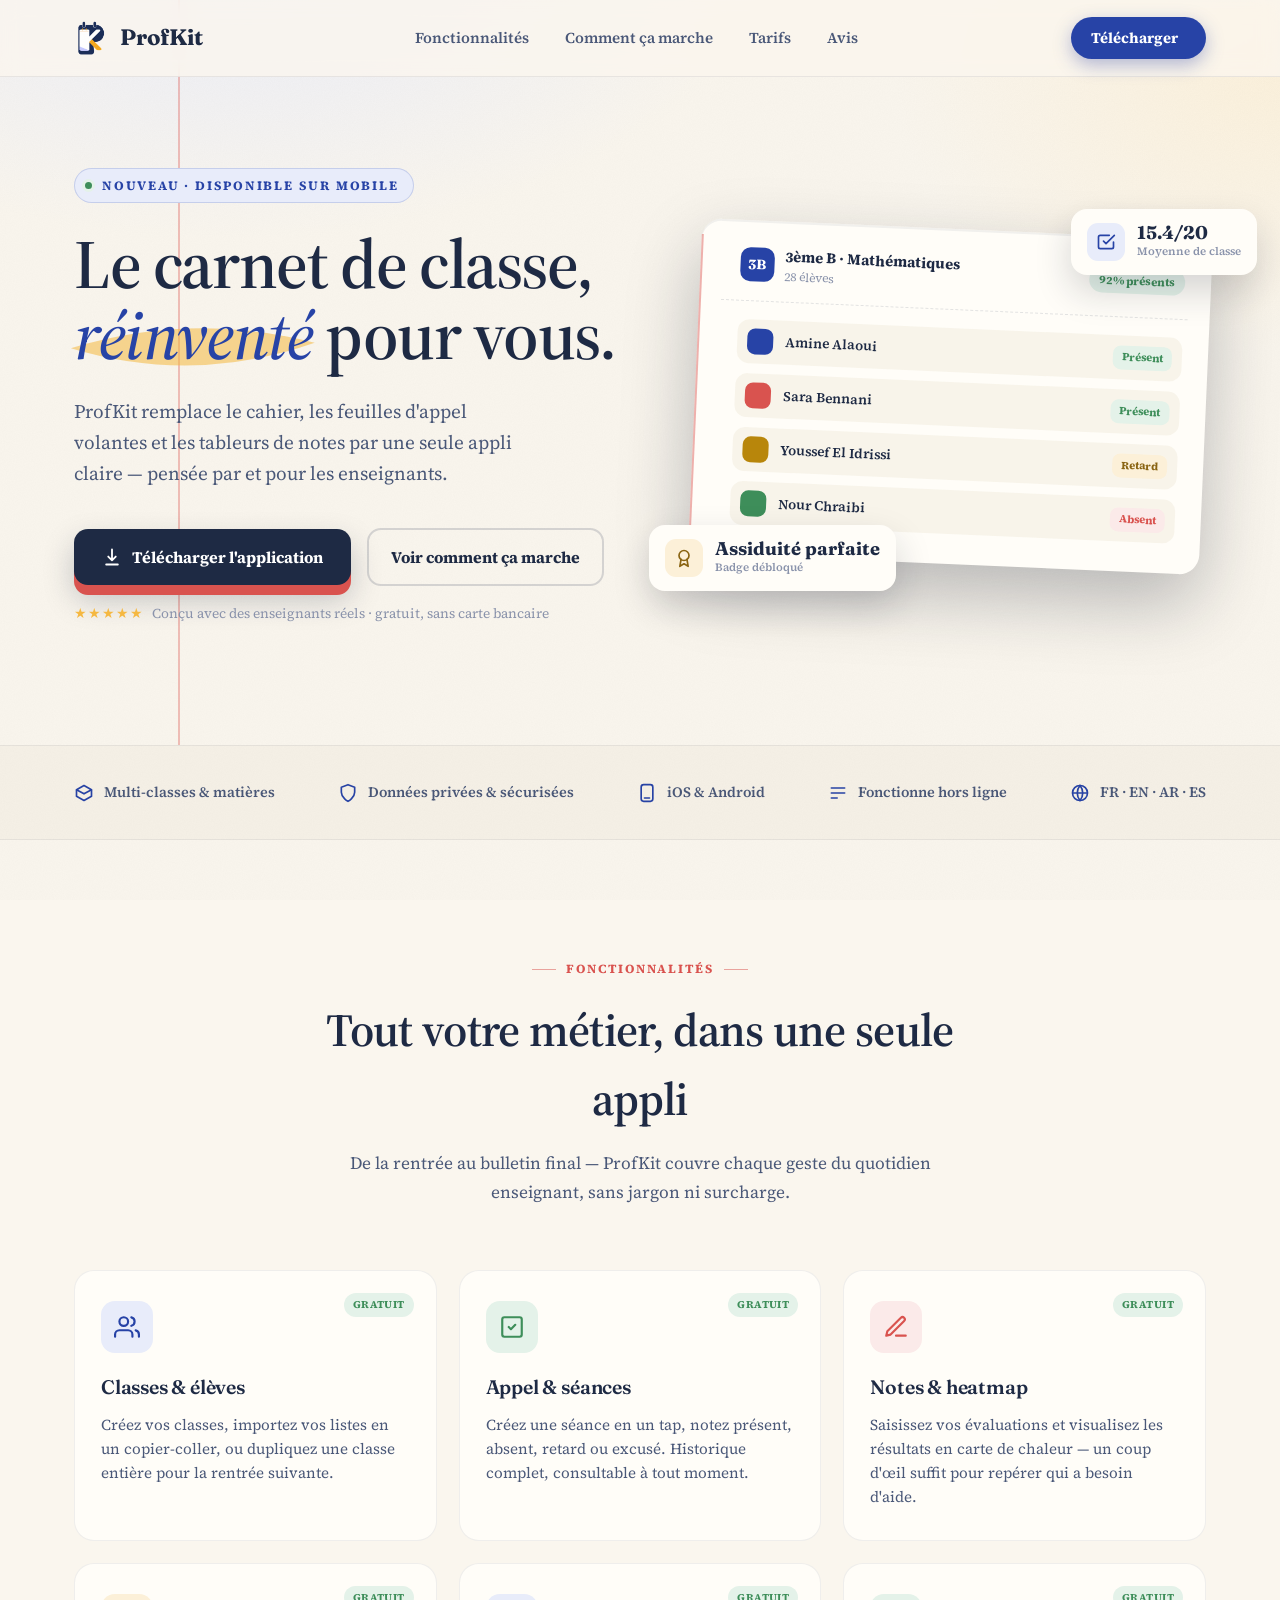
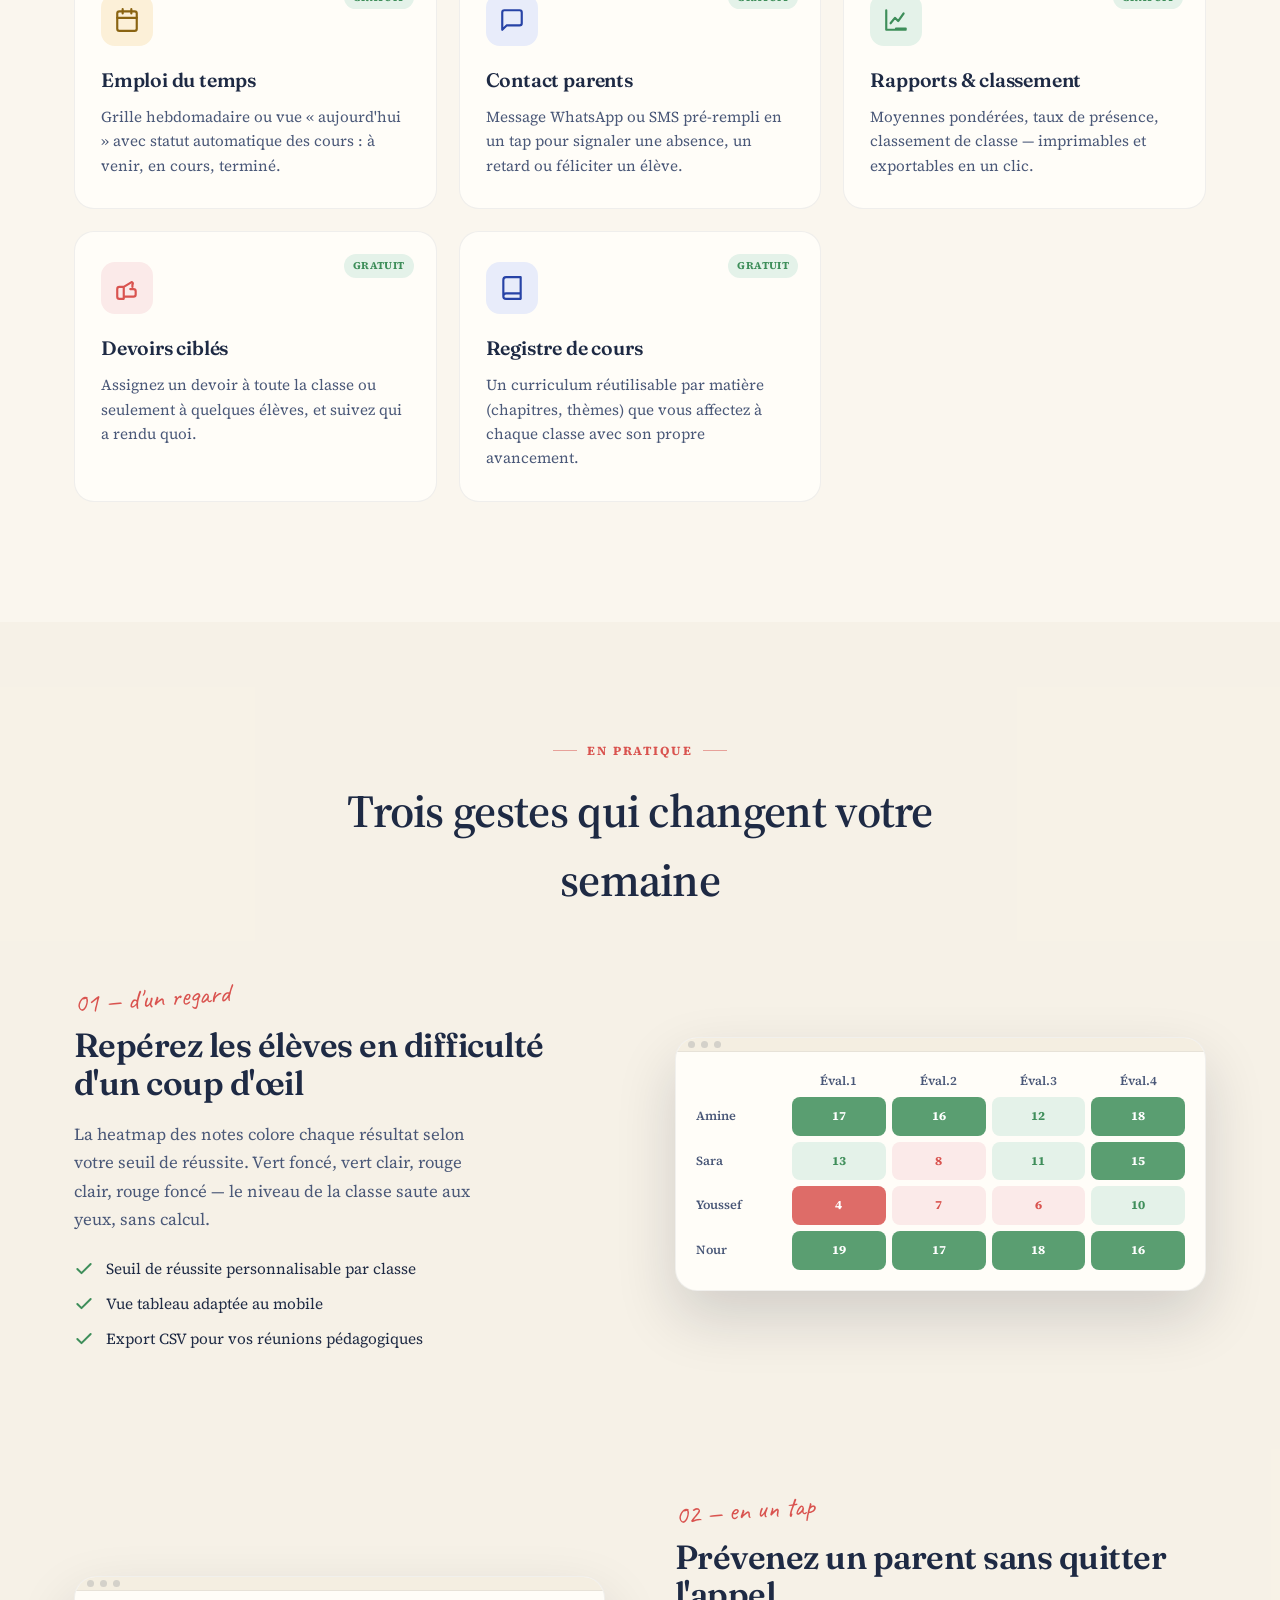
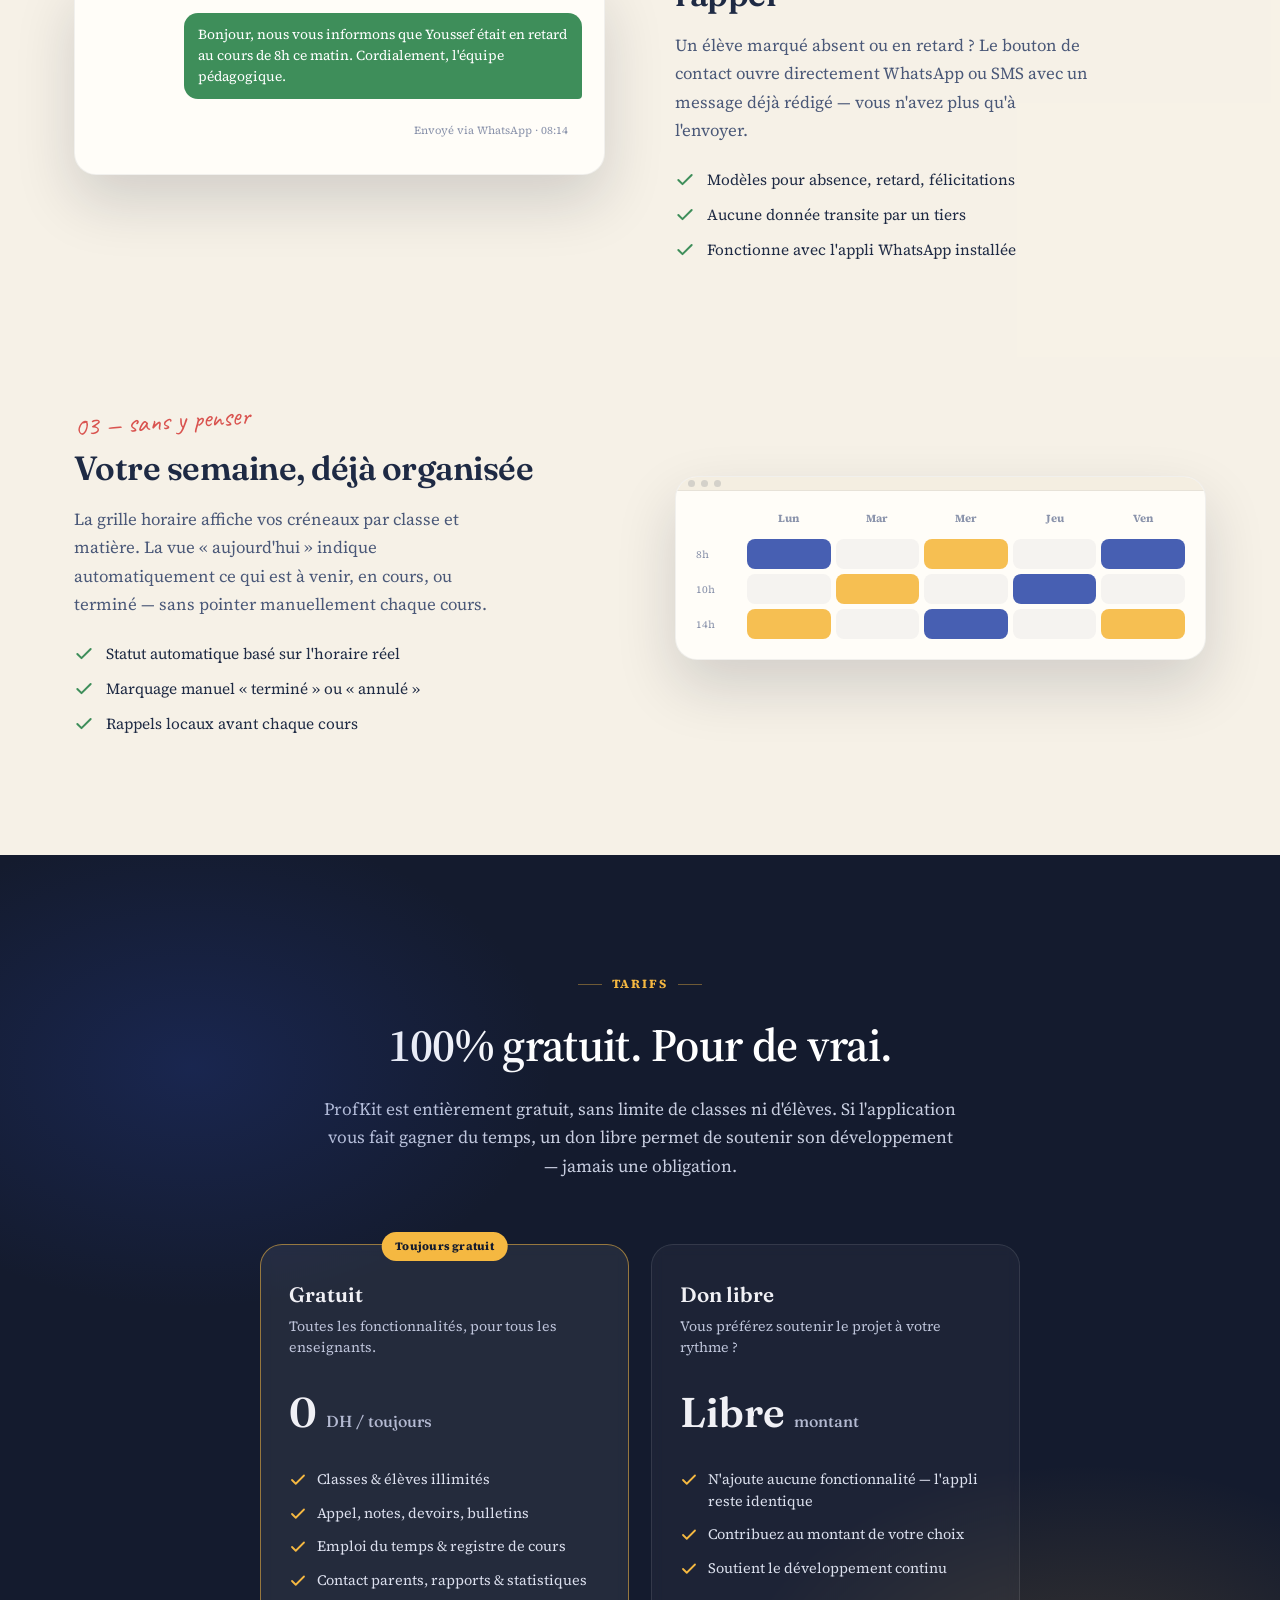
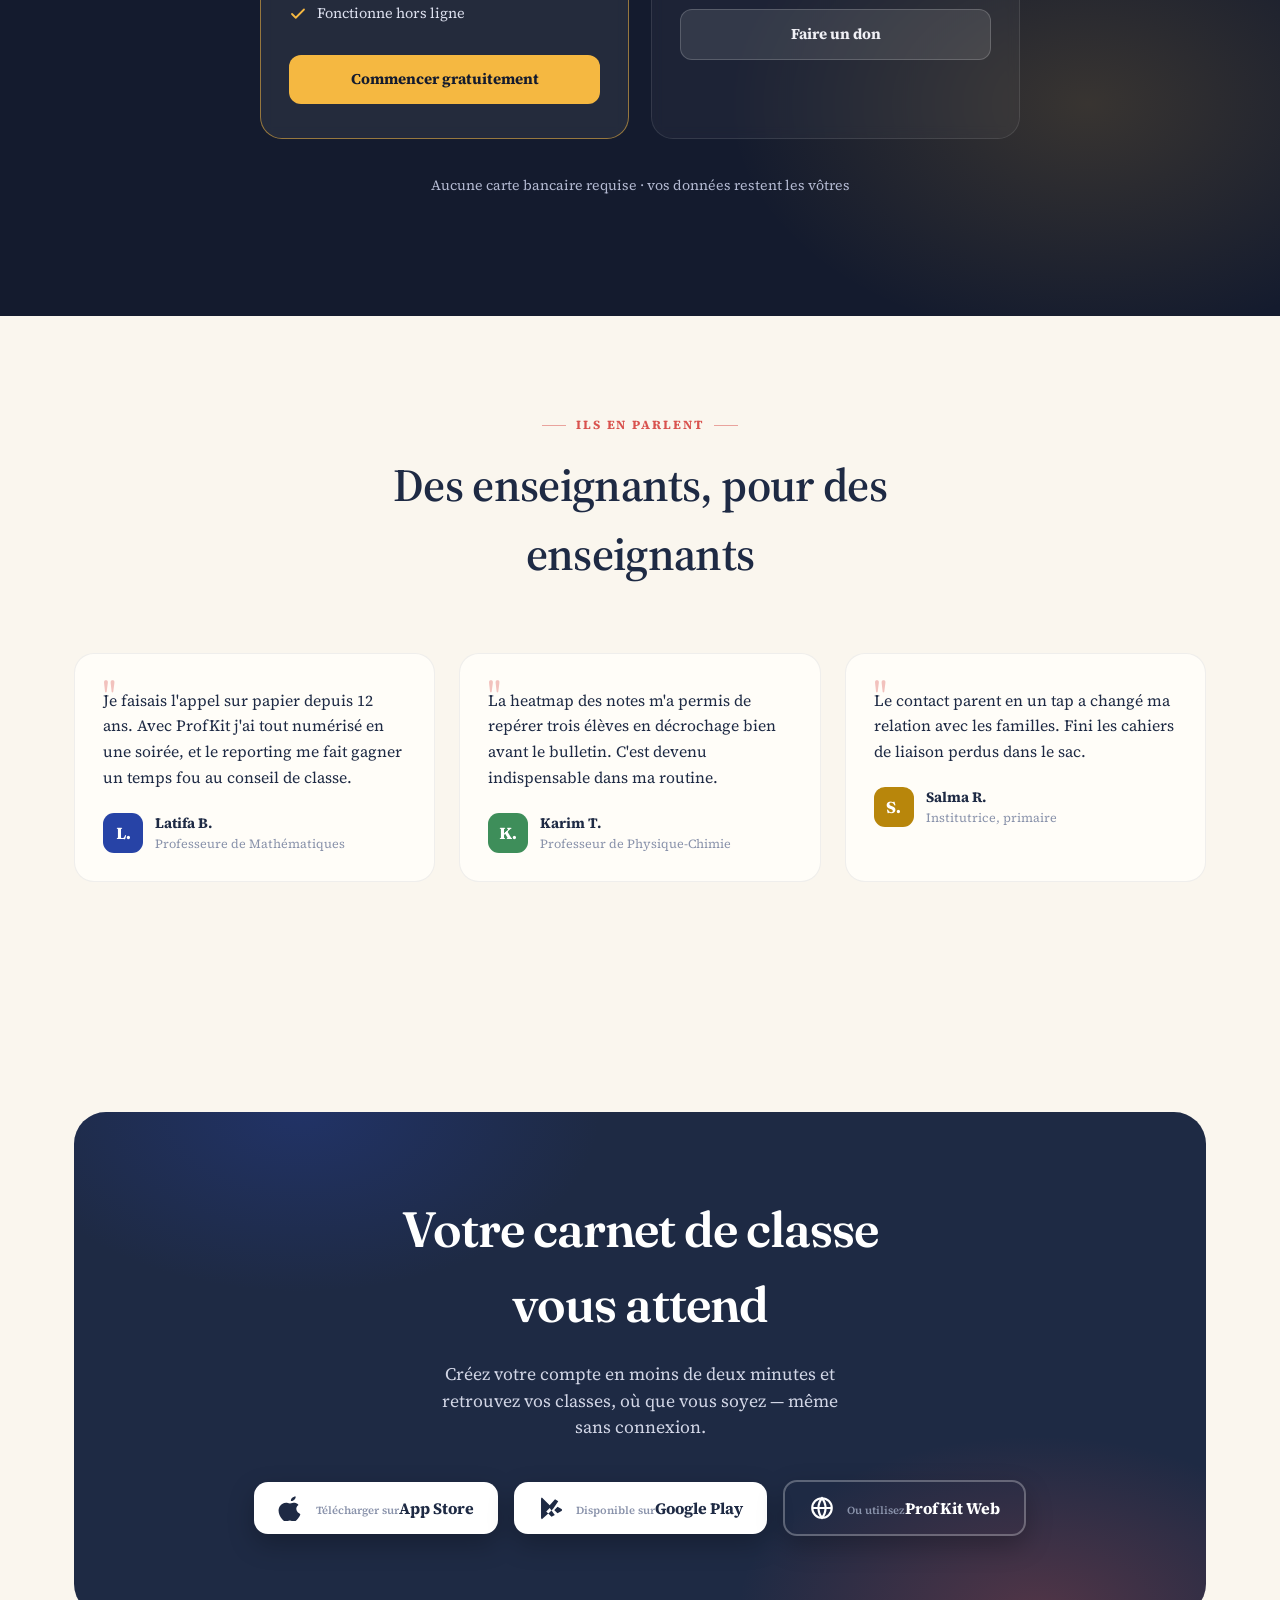
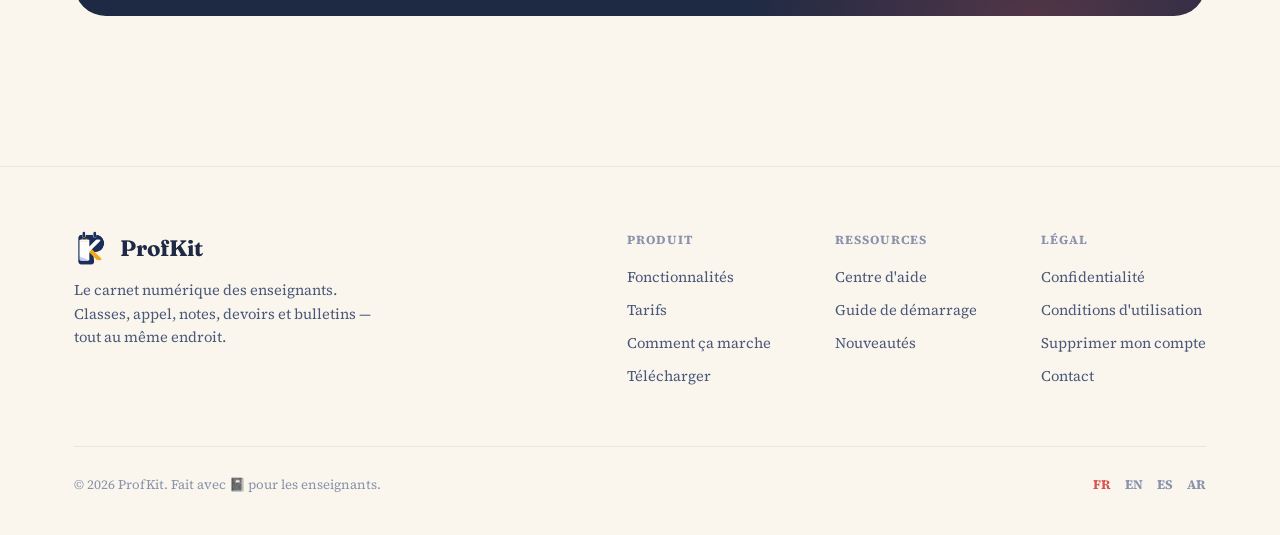
==== commit 63610c93: "Site public en quatre langues, sitemap et URL canoniques Présentation : générée depuis _i18n/source." ====
--- a/index.html
+++ b/index.html
@@ -371,7 +371,9 @@
 .foot-col a:hover{ color: rgb(var(--pen)); }
 .foot-bottom{ display:flex; justify-content:space-between; align-items:center; flex-wrap:wrap; gap:14px; padding-top:28px; border-top:1px solid rgb(var(--ink)/.08); font-size:.82rem; color: rgb(var(--ink-faint)); }
 .foot-langs{ display:flex; gap:14px; }
-.foot-langs span{ cursor:default; }
+.foot-langs a{ color: rgb(var(--ink-faint)); text-decoration:none; font-weight:700; transition: color .2s ease; }
+.foot-langs a:hover{ color: rgb(var(--margin)); }
+.foot-langs a[aria-current="page"]{ color: rgb(var(--margin)); }
 
 /* ---------------- reveal utility ---------------- */
 [data-reveal]{ opacity:0; transform: translateY(24px); transition: opacity .6s cubic-bezier(.2,.8,.2,1), transform .6s cubic-bezier(.2,.8,.2,1); }
@@ -786,14 +788,14 @@
           <h4>Légal</h4>
           <a href="#">Confidentialité</a>
           <a href="#">Conditions d'utilisation</a>
-          <a href="suppression-compte.html">Supprimer mon compte</a>
+          <a href="/suppression-compte">Supprimer mon compte</a>
           <a href="mailto:profkit-contact@hafidonline.org">Contact</a>
         </div>
       </div>
     </div>
     <div class="foot-bottom">
       <span>© 2026 ProfKit. Fait avec 📓 pour les enseignants.</span>
-      <div class="foot-langs"><span>FR</span><span>EN</span><span>AR</span><span>ES</span></div>
+      <div class="foot-langs"><a href="/" hreflang="fr" aria-current="page">FR</a><a href="/en/" hreflang="en">EN</a><a href="/es/" hreflang="es">ES</a><a href="/ar/" hreflang="ar">AR</a></div>
     </div>
   </div>
 </footer>
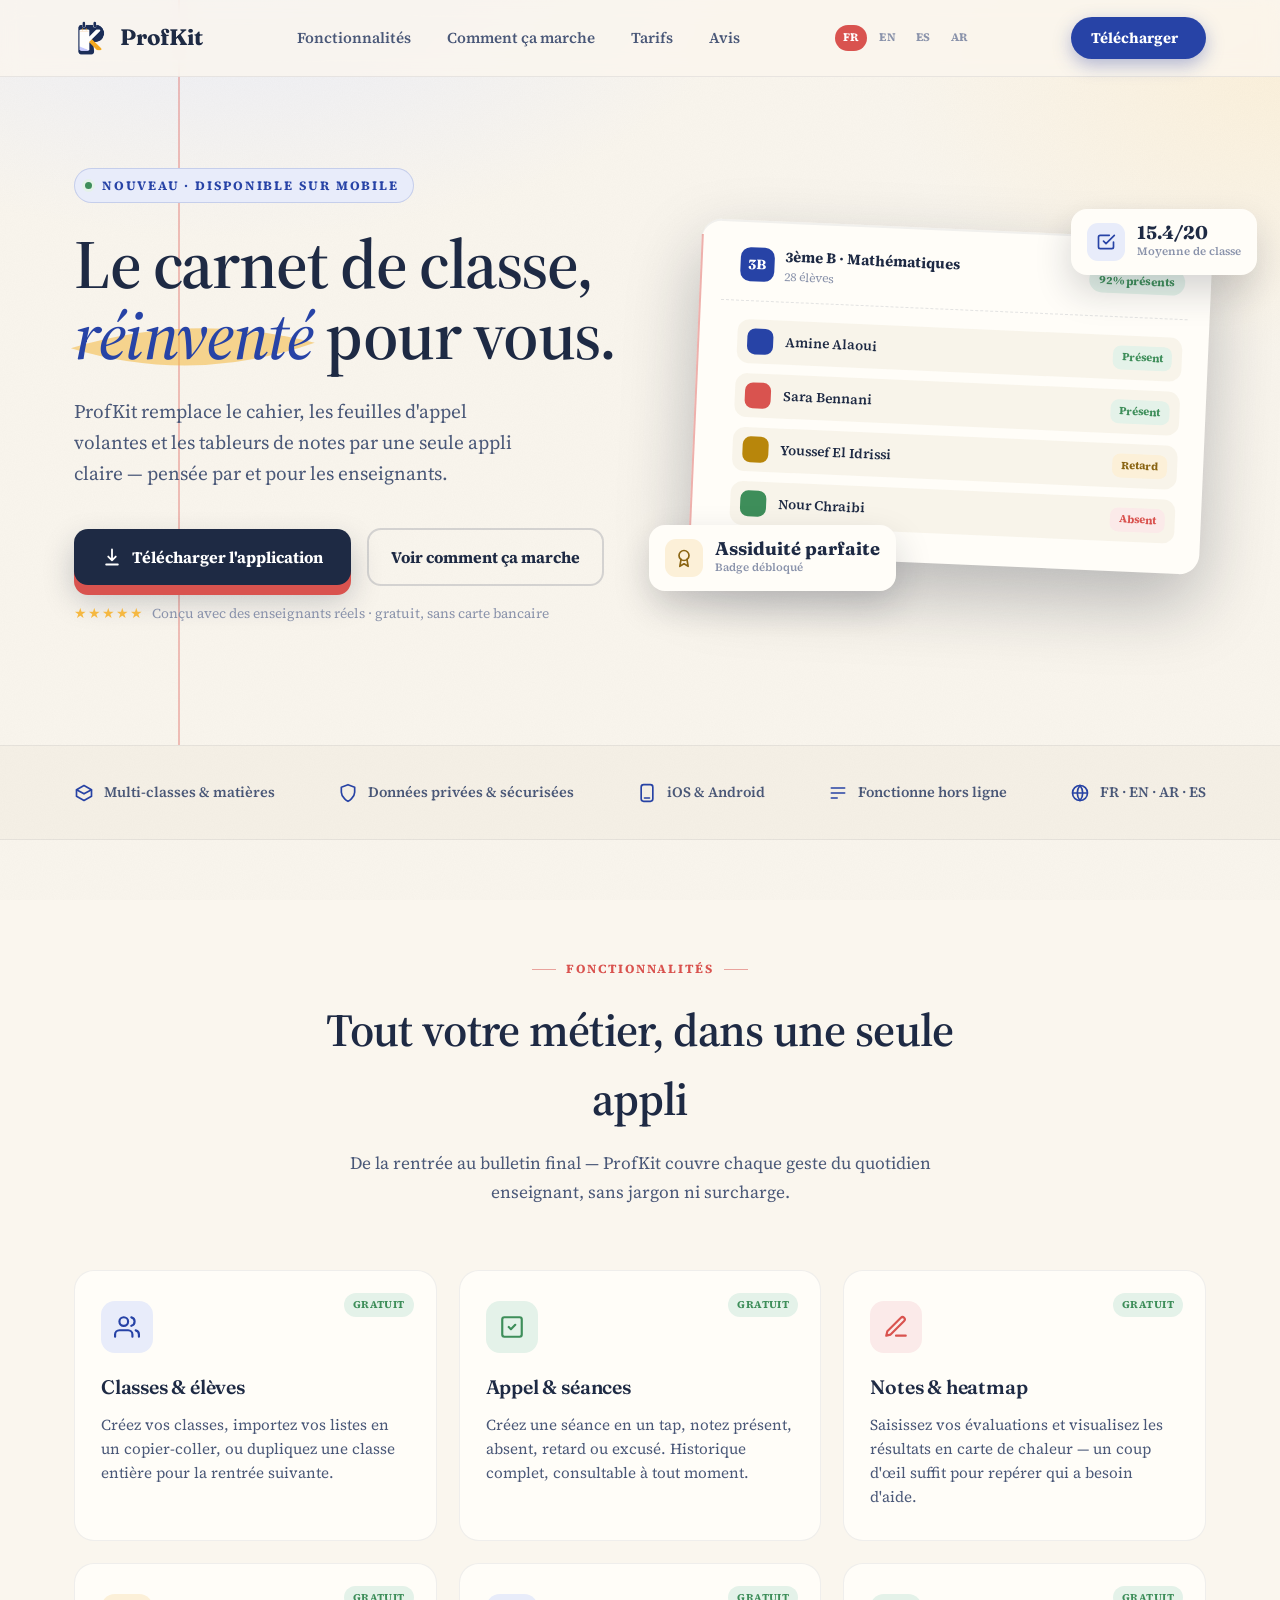
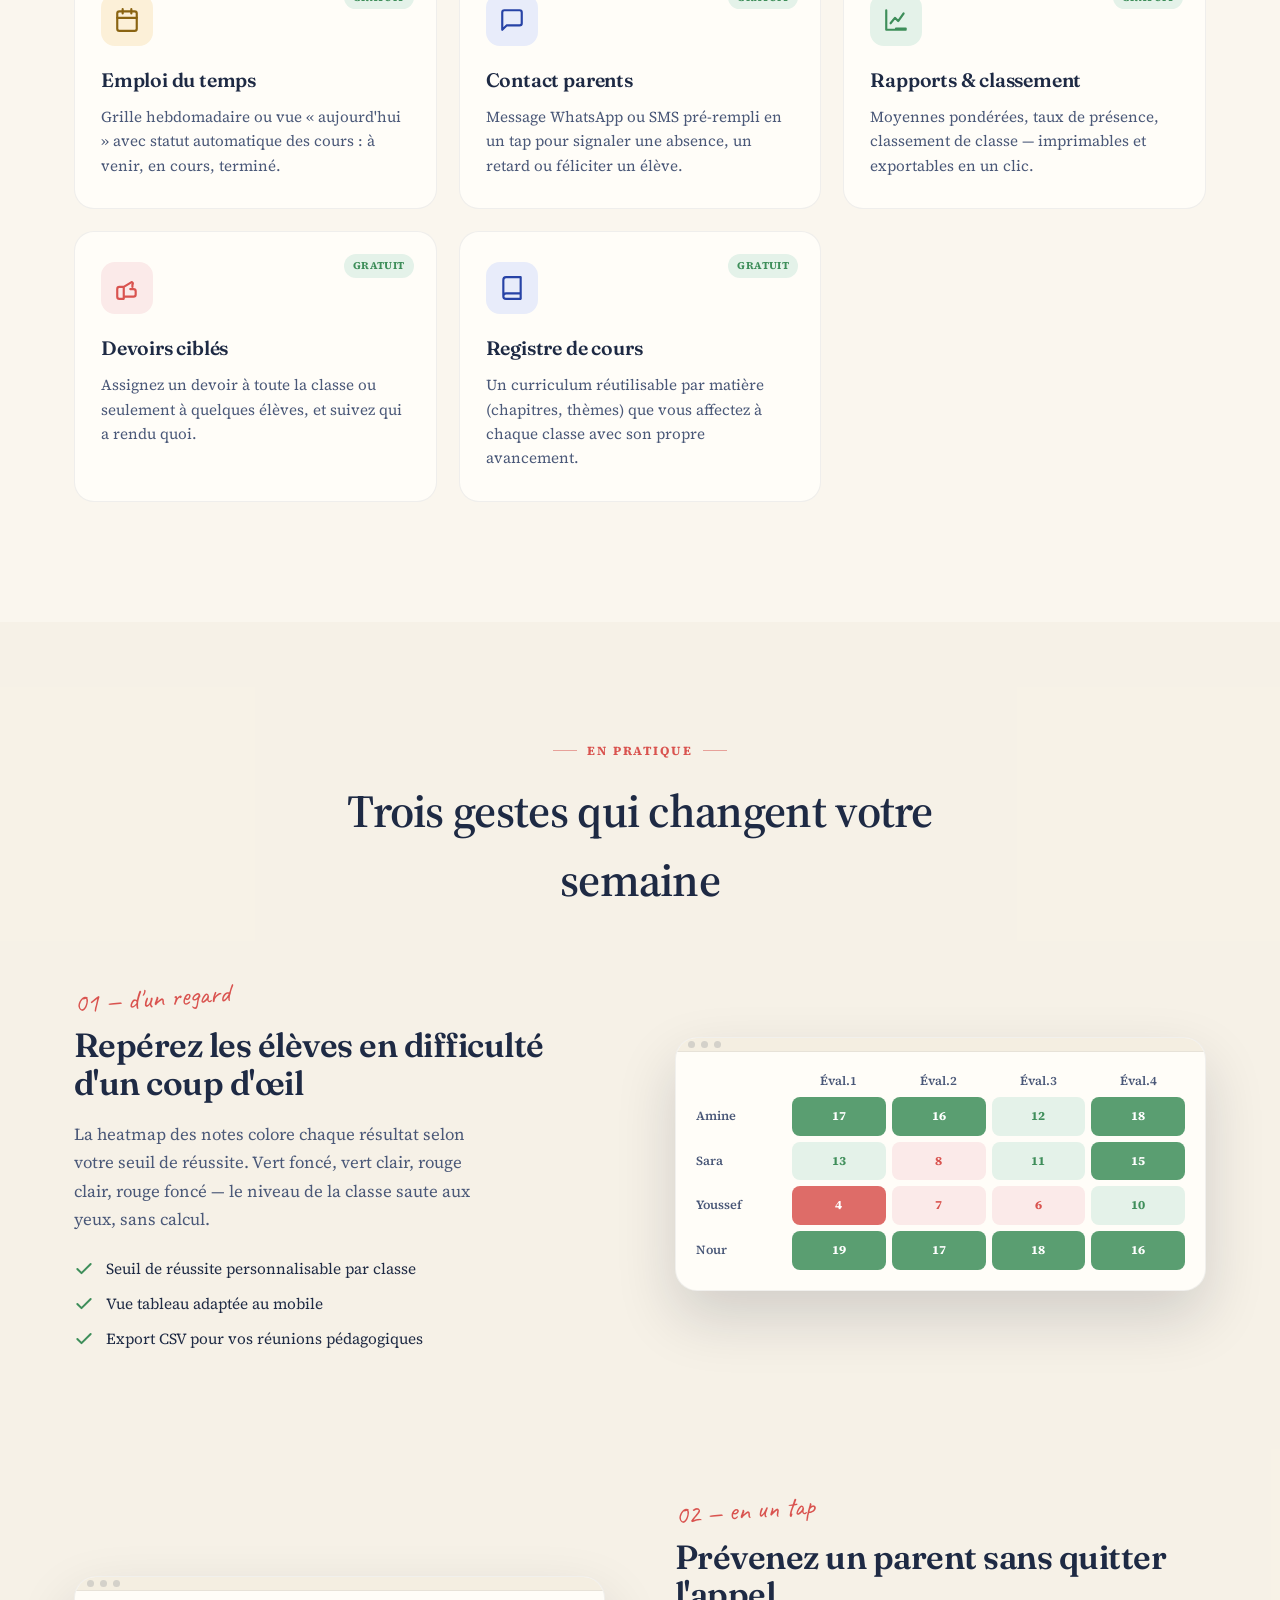
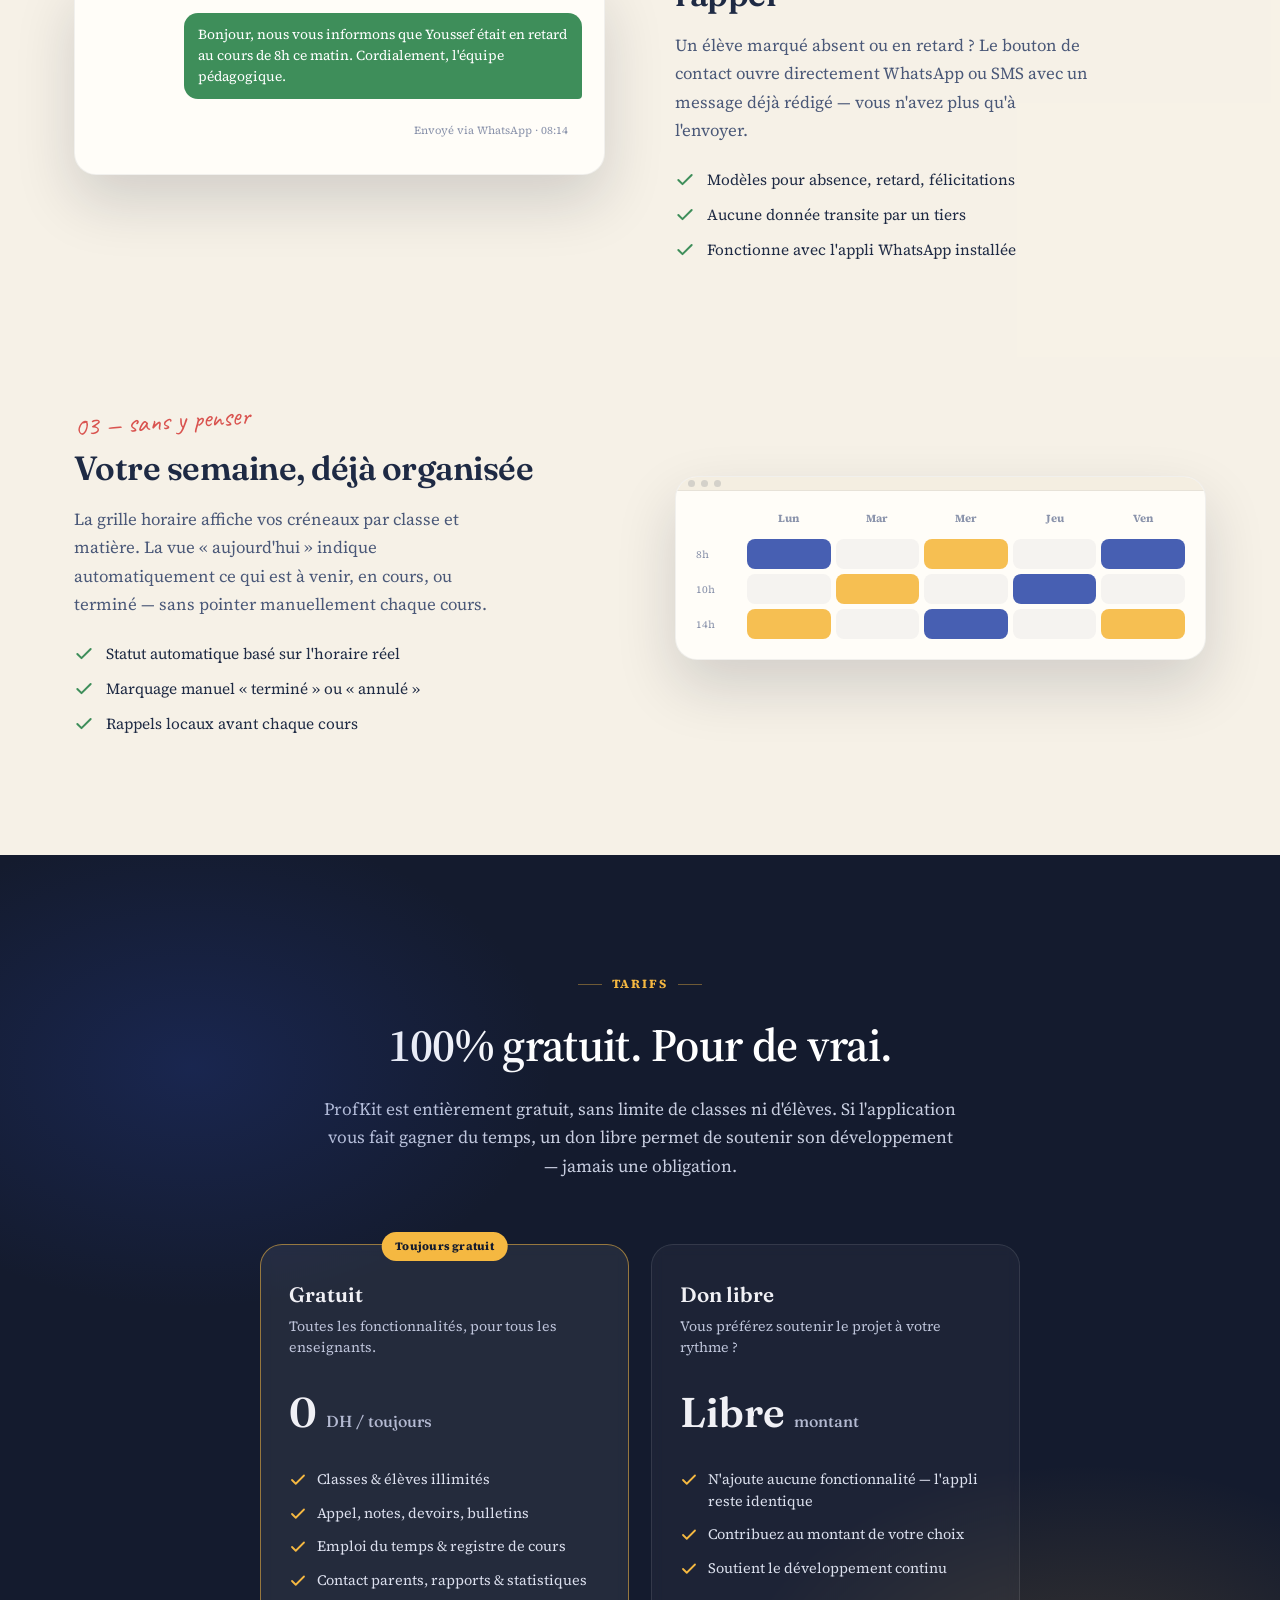
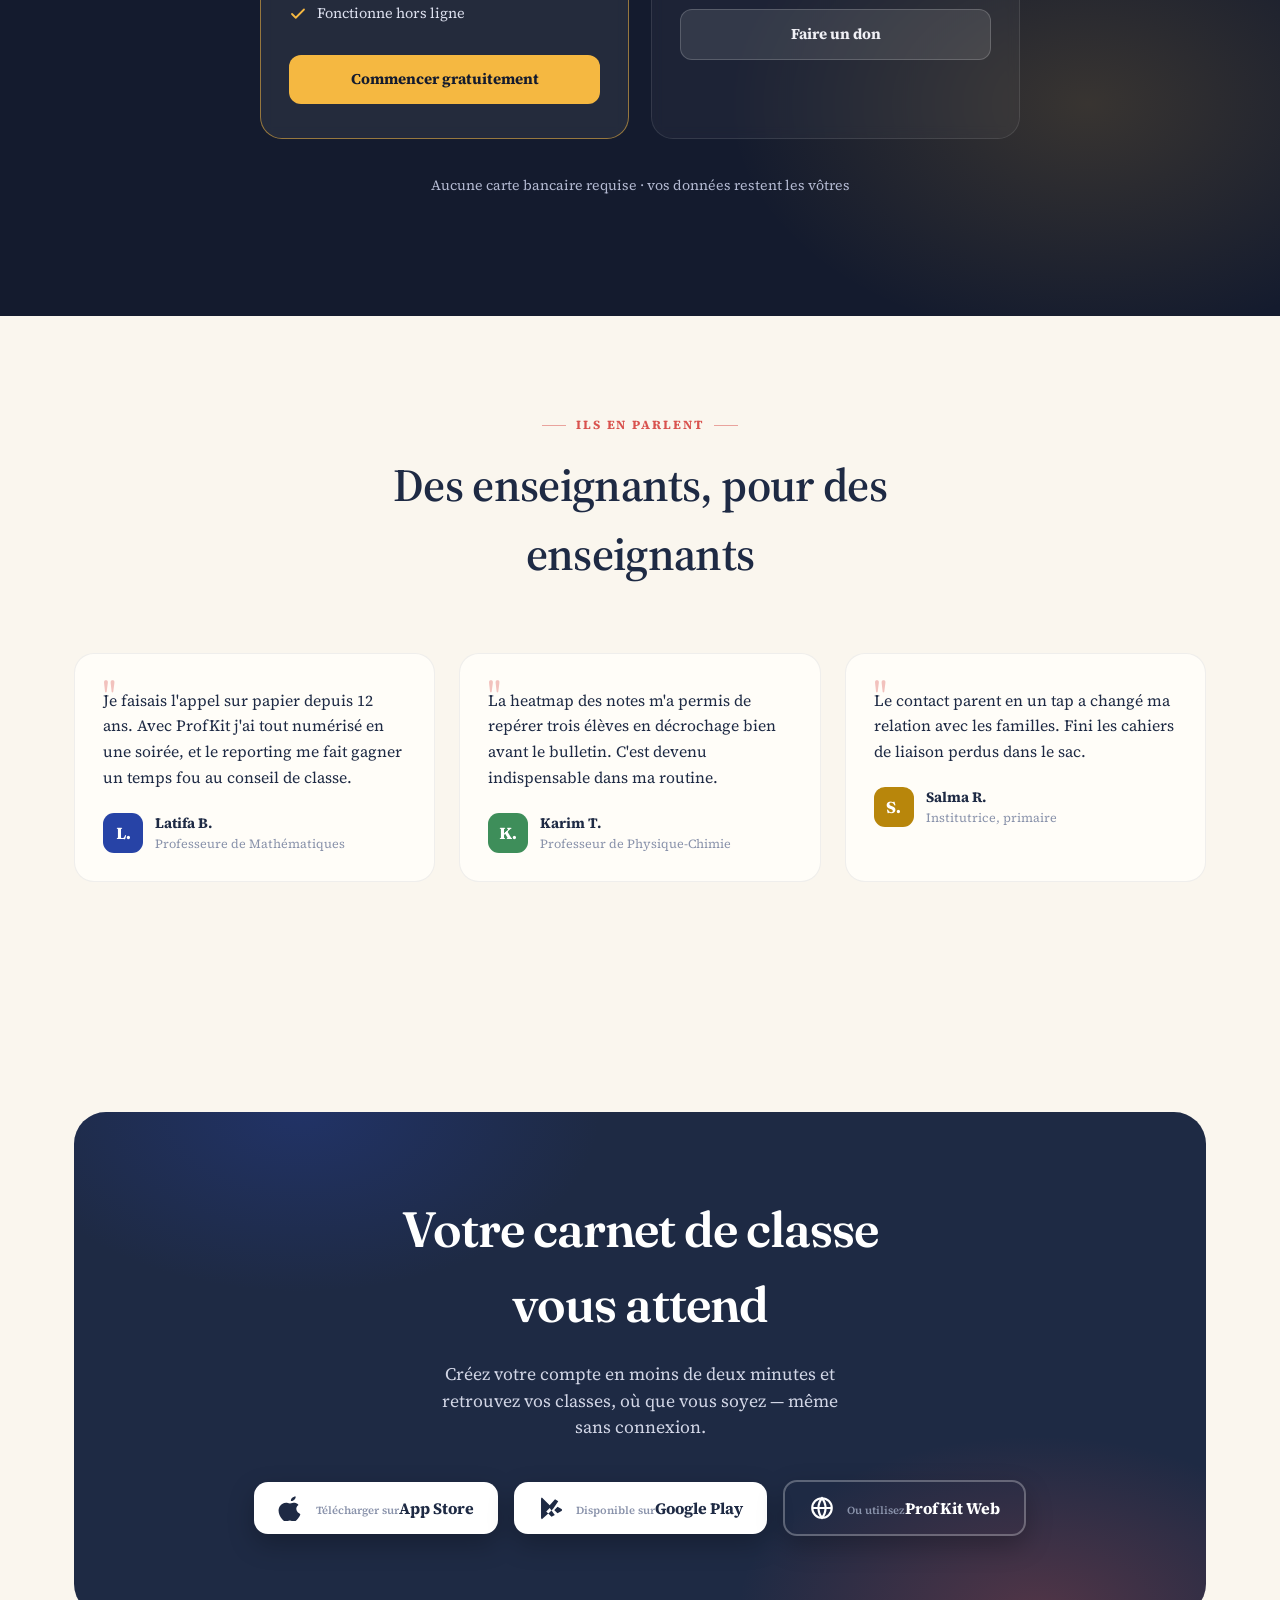
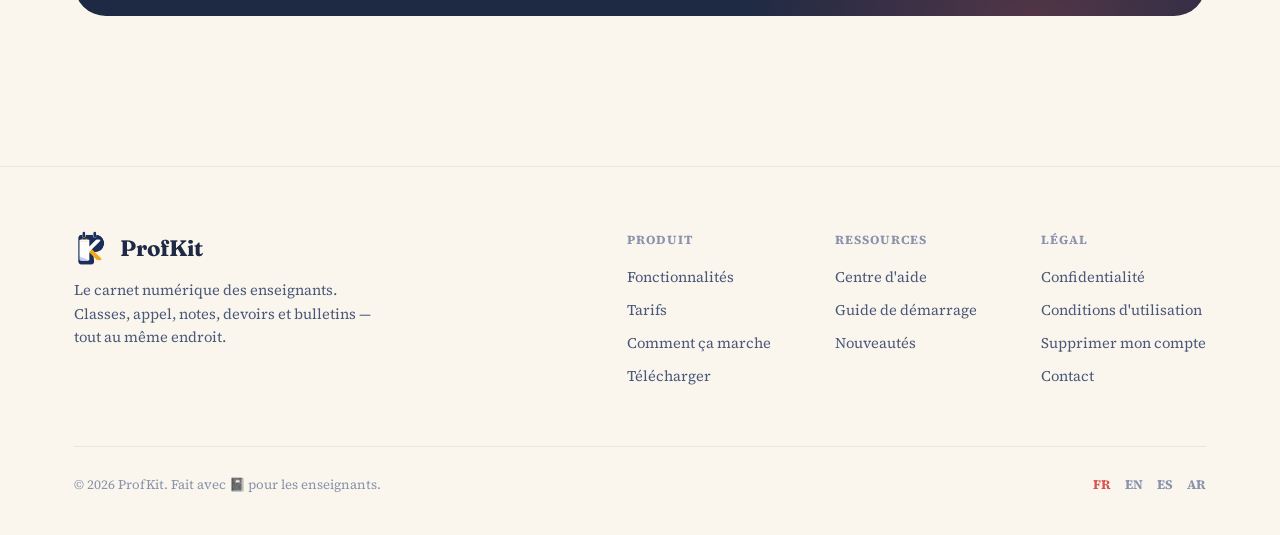
==== commit f8b5812c: "Sélecteur de langue aussi dans l'en-tête Il n'existait qu'en pied de page : il fallait parcourir tou" ====
--- a/index.html
+++ b/index.html
@@ -92,6 +92,17 @@
 }
 .nav-cta:hover{ transform: translateY(-2px); box-shadow: 0 10px 24px rgb(var(--pen) / .42); }
 .nav-toggle{ display:none; }
+/* Sélecteur de langue de l'en-tête. Délibérément hors de .nav-links, qui
+   passe en display:none sous 980px : placé dedans, il disparaîtrait sur
+   téléphone, c'est-à-dire sur la majorité des visites. */
+.nav-langs{ display:flex; align-items:center; gap:4px; }
+.nav-langs a{
+  font-size:.72rem; font-weight:700; letter-spacing:.03em;
+  color: rgb(var(--ink-faint)); padding:4px 8px; border-radius:999px;
+  transition: color .2s ease, background .2s ease;
+}
+.nav-langs a:hover{ color: rgb(var(--ink)); background: rgb(var(--ink) / .07); }
+.nav-langs a[aria-current="page"]{ color:#fff; background: rgb(var(--margin)); }
 
 /* ---------------- Hero ---------------- */
 .hero{
@@ -394,6 +405,11 @@
   .strip .wrap{ justify-content:center; }
 }
 @media (max-width: 620px){
+  /* Sur un écran étroit, l'en-tête tient logo + sélecteur + bouton, mais
+     plus le nom de la marque : le logo le porte déjà. */
+  .brand-name{ display:none; }
+  .nav-langs{ gap:0; }
+  .nav-langs a{ font-size:.66rem; padding:3px 6px; }
   .feat-grid{ grid-template-columns:1fr; }
   .hero{ padding-top:120px; }
   section{ padding:80px 0; }
@@ -415,6 +431,7 @@
       <a href="#tarifs">Tarifs</a>
       <a href="#avis">Avis</a>
     </nav>
+    <div class="nav-langs"><a href="/" hreflang="fr" aria-current="page">FR</a><a href="/en/" hreflang="en">EN</a><a href="/es/" hreflang="es">ES</a><a href="/ar/" hreflang="ar">AR</a></div>
     <a href="#telecharger" class="nav-cta">
       Télécharger
       <svg viewBox="0 0 24 24" fill="none"><path d="M12 4v11m0 0-4-4m4 4 4-4M5 19h14" stroke="currentColor" stroke-width="2" stroke-linecap="round" stroke-linejoin="round"/></svg>
